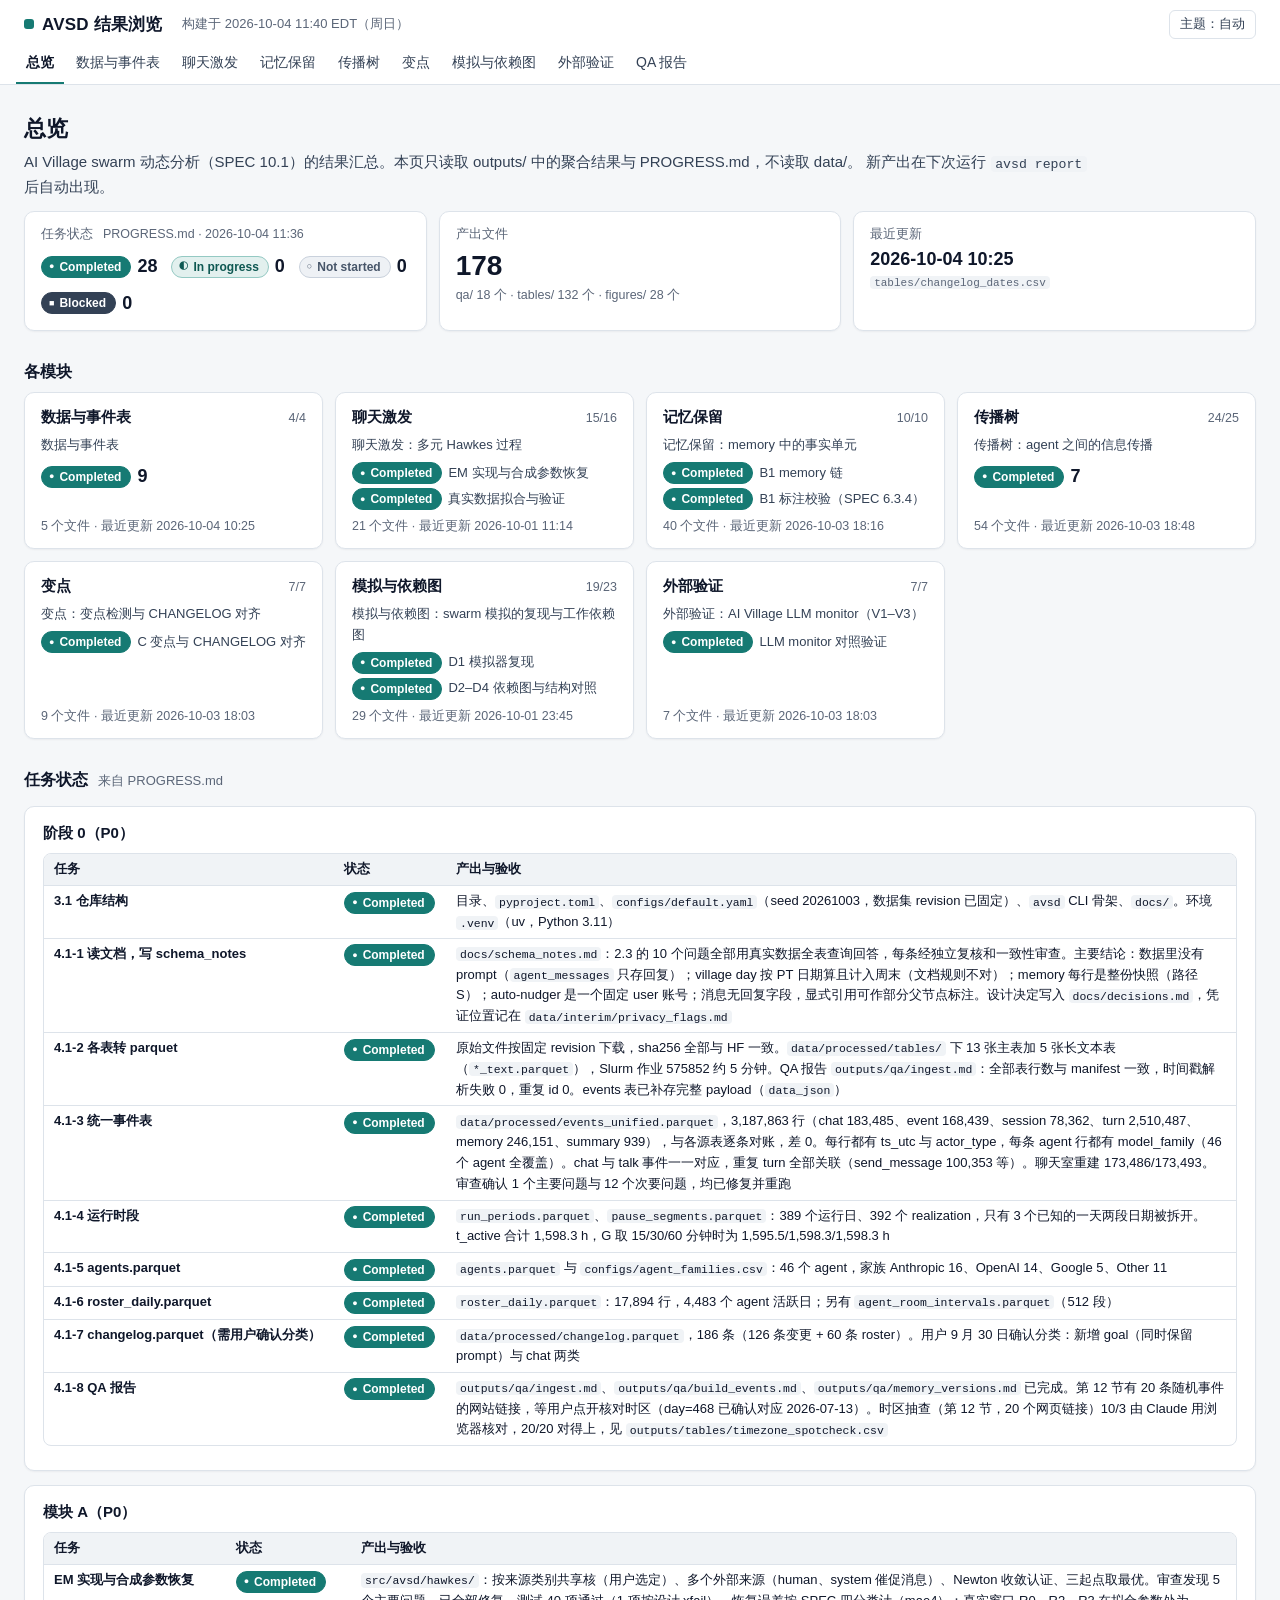
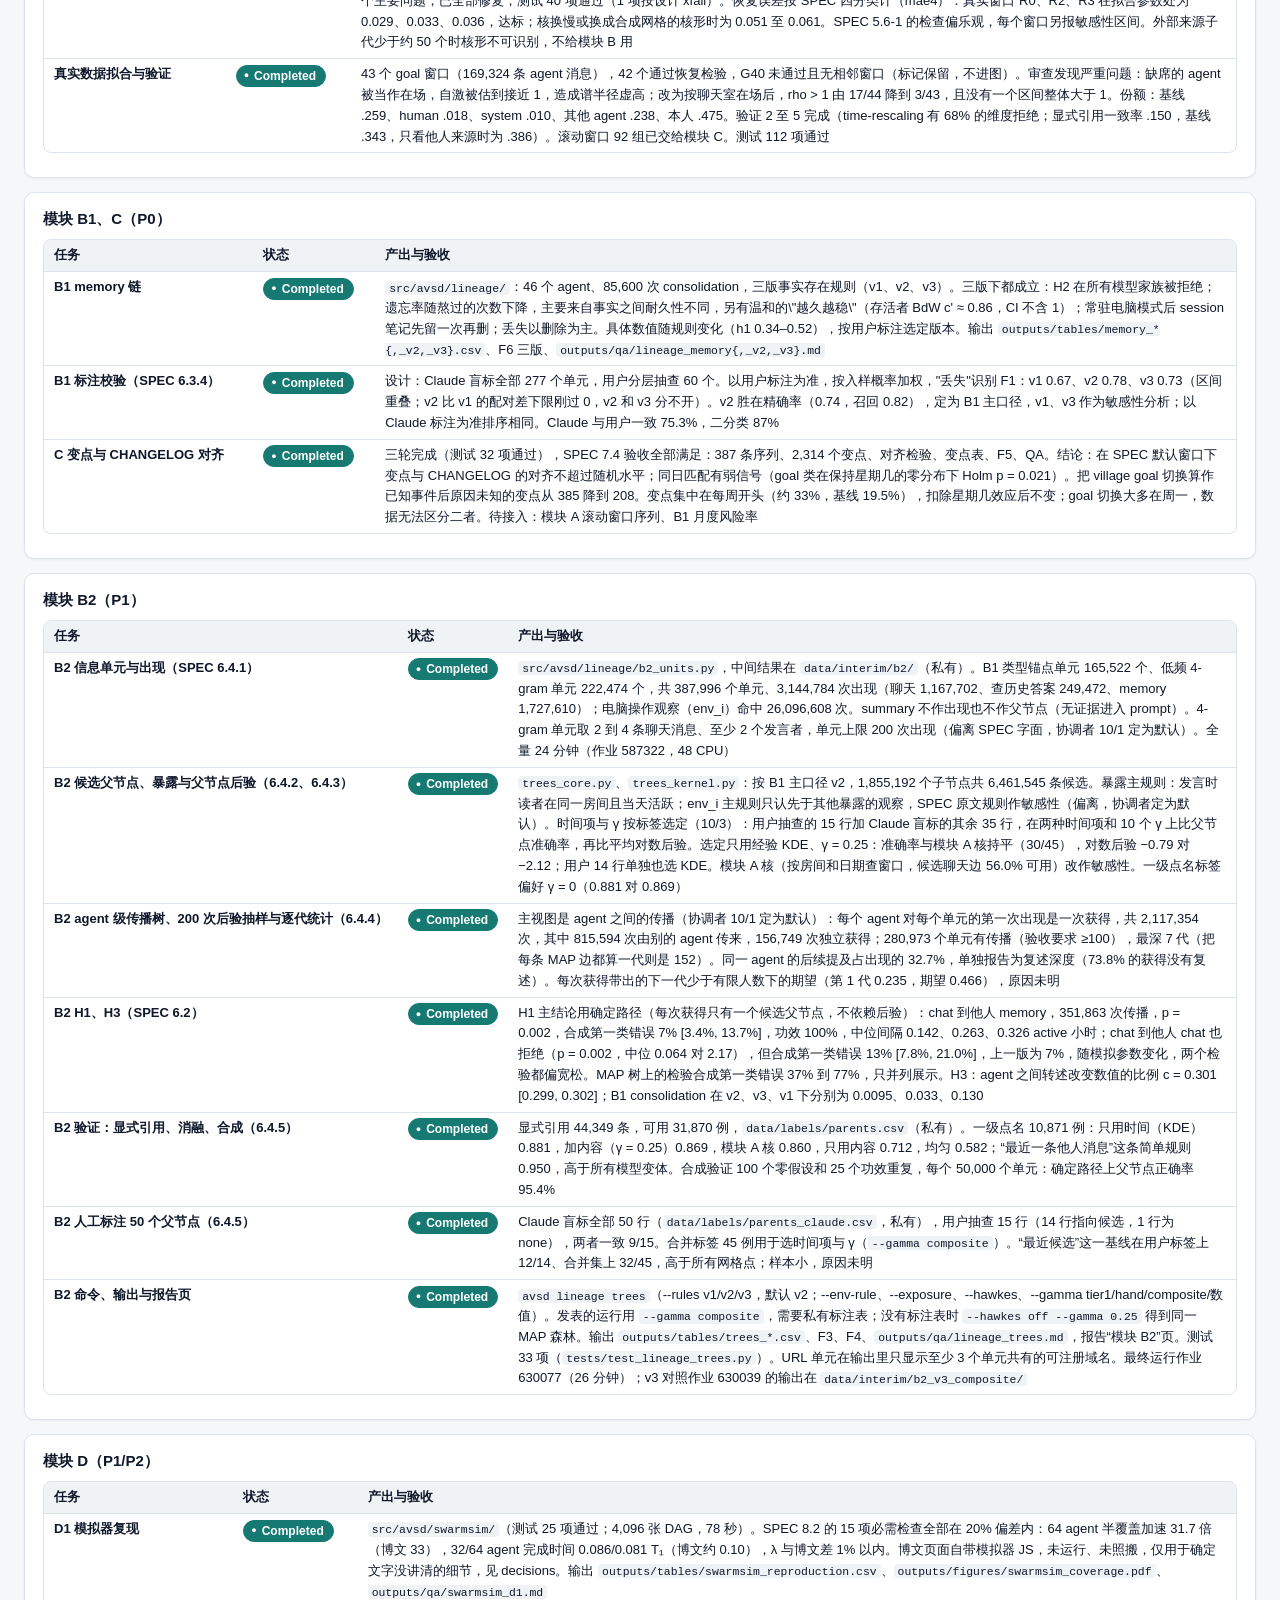
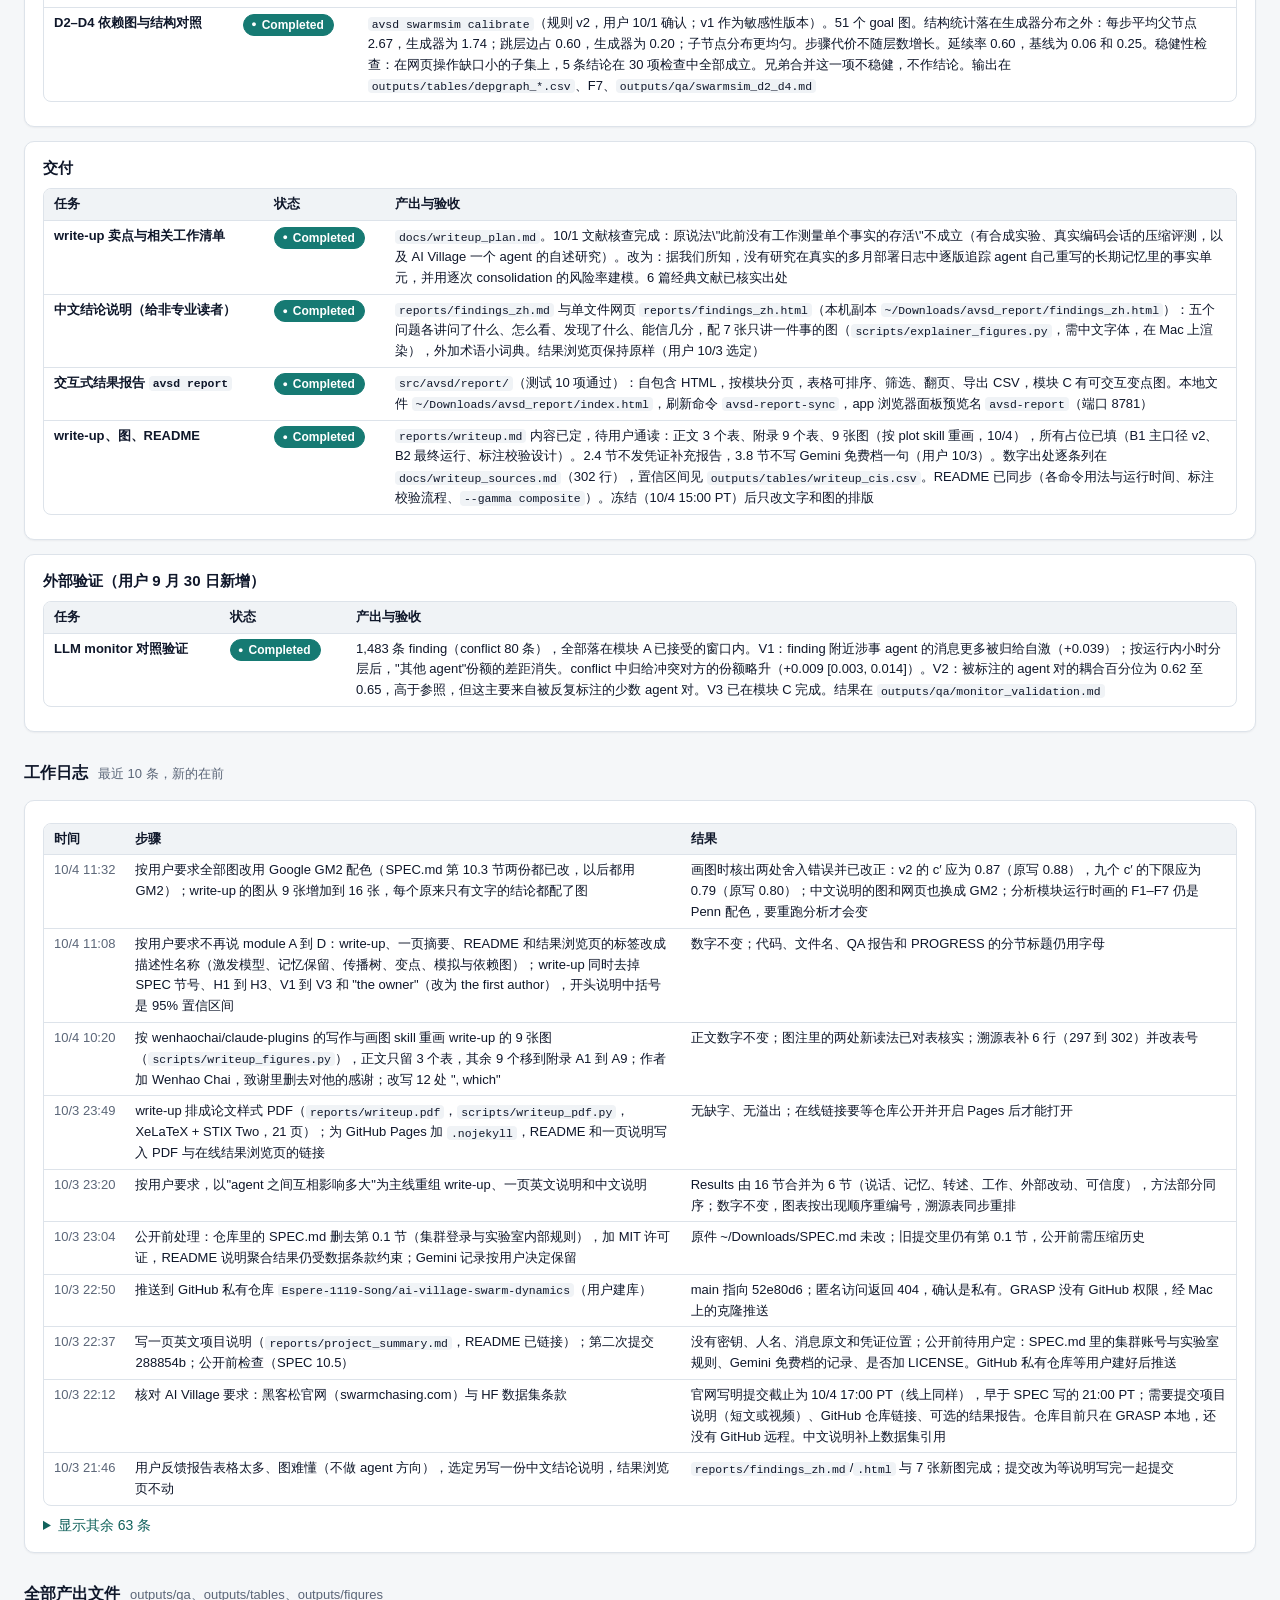
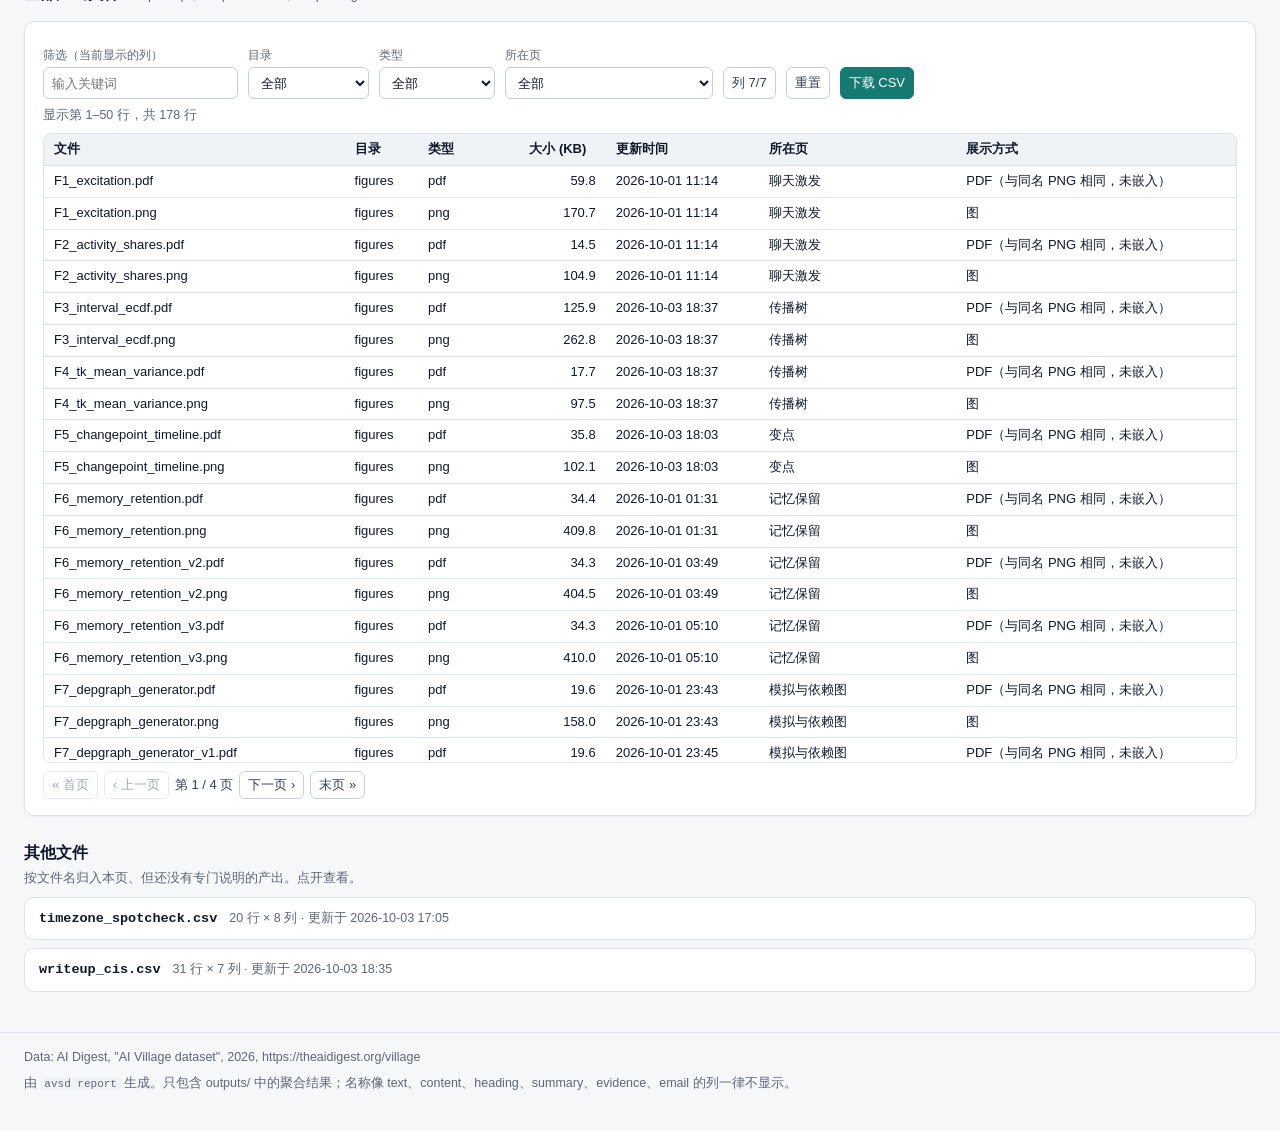
==== reports/index.html @ 6b92a2b2 "AI Village swarm dynamics: toolkit, results and write-up avsd turns the AI Village logs (Hugging Fac" ====
<!doctype html>
<html lang="zh-CN">
<head>
<meta charset="utf-8">
<meta name="viewport" content="width=device-width, initial-scale=1">
<meta name="color-scheme" content="light dark">
<meta name="generator" content="avsd report">
<title>AVSD 结果浏览</title>
<script>
(function () {
  var d = document.documentElement, tabs = ["overview", "data", "moduleA", "moduleB1", "moduleB2", "moduleC", "moduleD", "validation", "qa"];
  var t = (location.hash || "").slice(1);
  d.className += " js";
  d.setAttribute("data-tab", tabs.indexOf(t) >= 0 ? t : "overview");
  try { var m = localStorage.getItem("avsd-theme"); if (m === "light" || m === "dark") d.setAttribute("data-theme", m); } catch (e) {}
})();
</script>
<style>
/* avsd report: neutral slate palette with one muted teal accent; light and dark. */
:root {
  color-scheme: light;
  --bg: #f5f7f9;
  --surface: #ffffff;
  --surface-2: #f0f3f6;
  --surface-3: #e7ecf1;
  --border: #dde3ea;
  --border-strong: #c5ced9;
  --ink: #0f172a;
  --ink-2: #334155;
  --ink-3: #5b6678;
  --accent: #167a73;
  --accent-ink: #11625c;
  --accent-soft: #e2f0ee;
  --c-aligned: #167a73;
  --c-unaligned: #8391a5;
  --c-marker: #334155;
  --c-marker-2: #8c97a8;
  --c-guide: #0f172a;
  --grid: #e6ebf0;
  --pill-done-bg: #167a73; --pill-done-ink: #ffffff; --pill-done-line: #167a73;
  --pill-doing-bg: #e2f0ee; --pill-doing-ink: #0e5852; --pill-doing-line: #94c9c3;
  --pill-todo-bg: #eef1f5; --pill-todo-ink: #475569; --pill-todo-line: #c9d1dc;
  --pill-blocked-bg: #334155; --pill-blocked-ink: #ffffff; --pill-blocked-line: #334155;
  --shadow: 0 1px 2px rgba(15, 23, 42, 0.05);
  --font: -apple-system, BlinkMacSystemFont, "Segoe UI", "PingFang SC", "Hiragino Sans GB", "Noto Sans SC",
    "Noto Sans CJK SC", "Microsoft YaHei", Roboto, "Helvetica Neue", Arial, sans-serif;
  --mono: ui-monospace, SFMono-Regular, Menlo, Consolas, "Liberation Mono", "Noto Sans Mono", monospace;
}
@media (prefers-color-scheme: dark) {
  :root:not([data-theme="light"]) {
    color-scheme: dark;
    --bg: #0d1420; --surface: #152031; --surface-2: #1b283b; --surface-3: #22314a;
    --border: #26344a; --border-strong: #35465f;
    --ink: #e6ebf2; --ink-2: #c3ccd8; --ink-3: #95a2b4;
    --accent: #3ca59a; --accent-ink: #62c3b8; --accent-soft: #163837;
    --c-aligned: #3ca59a; --c-unaligned: #626e84; --c-marker: #c3ccd8; --c-marker-2: #7d8aa0; --c-guide: #e6ebf2;
    --grid: #223047;
    --pill-done-bg: #3ca59a; --pill-done-ink: #0d1420; --pill-done-line: #3ca59a;
    --pill-doing-bg: #163837; --pill-doing-ink: #86d6cc; --pill-doing-line: #2f6d67;
    --pill-todo-bg: #1b283b; --pill-todo-ink: #aab5c5; --pill-todo-line: #35465f;
    --pill-blocked-bg: #e2e8f0; --pill-blocked-ink: #0f172a; --pill-blocked-line: #e2e8f0;
    --shadow: none;
  }
}
:root[data-theme="dark"] {
  color-scheme: dark;
  --bg: #0d1420; --surface: #152031; --surface-2: #1b283b; --surface-3: #22314a;
  --border: #26344a; --border-strong: #35465f;
  --ink: #e6ebf2; --ink-2: #c3ccd8; --ink-3: #95a2b4;
  --accent: #3ca59a; --accent-ink: #62c3b8; --accent-soft: #163837;
  --c-aligned: #3ca59a; --c-unaligned: #626e84; --c-marker: #c3ccd8; --c-marker-2: #7d8aa0; --c-guide: #e6ebf2;
  --grid: #223047;
  --pill-done-bg: #3ca59a; --pill-done-ink: #0d1420; --pill-done-line: #3ca59a;
  --pill-doing-bg: #163837; --pill-doing-ink: #86d6cc; --pill-doing-line: #2f6d67;
  --pill-todo-bg: #1b283b; --pill-todo-ink: #aab5c5; --pill-todo-line: #35465f;
  --pill-blocked-bg: #e2e8f0; --pill-blocked-ink: #0f172a; --pill-blocked-line: #e2e8f0;
  --shadow: none;
}

* { box-sizing: border-box; }
html { -webkit-text-size-adjust: 100%; }
body {
  margin: 0; background: var(--bg); color: var(--ink); font-family: var(--font);
  font-size: 15px; line-height: 1.6;
}
a { color: var(--accent-ink); text-decoration-thickness: 1px; text-underline-offset: 2px; }
code { font-family: var(--mono); font-size: 0.88em; background: var(--surface-2); padding: 0.05em 0.35em;
  border-radius: 4px; overflow-wrap: anywhere; }
button, input, select { font: inherit; color: inherit; }
:focus-visible { outline: 2px solid var(--accent); outline-offset: 2px; }
.muted { color: var(--ink-3); }
.wrap { max-width: 1280px; margin: 0 auto; padding: 0 24px; }

/* top bar and tabs */
.topbar { position: sticky; top: 0; z-index: 20; background: var(--surface); border-bottom: 1px solid var(--border); }
.topbar-inner { max-width: 1280px; margin: 0 auto; padding: 10px 24px 4px; display: flex; align-items: center;
  gap: 12px 20px; flex-wrap: wrap; }
.brand { font-weight: 700; font-size: 17px; letter-spacing: 0.01em; display: flex; align-items: center; gap: 8px; }
.brand-mark { width: 10px; height: 10px; border-radius: 3px; background: var(--accent); display: inline-block; }
.build { color: var(--ink-3); font-size: 13px; }
.theme-btn { margin-left: auto; border: 1px solid var(--border); background: var(--surface); border-radius: 6px;
  padding: 3px 10px; font-size: 13px; cursor: pointer; color: var(--ink-2); }
.theme-btn:hover { border-color: var(--border-strong); }
.tabs { max-width: 1280px; margin: 0 auto; padding: 0 16px; display: flex; gap: 2px; overflow-x: auto;
  scrollbar-width: thin; white-space: nowrap; }
.tab { display: inline-block; padding: 8px 10px 9px; color: var(--ink-2); text-decoration: none; font-size: 14px;
  border-bottom: 2px solid transparent; }
.tab:hover { color: var(--ink); }
.tab[aria-selected="true"] { color: var(--ink); font-weight: 600; border-bottom-color: var(--accent); }

/* panels */
.js .panel { display: none; }
.panel { padding: 8px 0 32px; }
.panel-title { font-size: 22px; margin: 18px 0 4px; letter-spacing: 0.01em; }
.intro { color: var(--ink-2); margin: 0 0 12px; max-width: 72em; }
.section-title { font-size: 16px; margin: 28px 0 8px; }
.section-title .sub, .card-subtitle .sub { font-weight: 400; color: var(--ink-3); font-size: 13px; margin-left: 10px; }
.panel-meta { display: flex; flex-direction: column; gap: 6px; margin: 4px 0 8px; }
.status-row { display: flex; flex-wrap: wrap; gap: 6px 16px; }
.task { display: inline-flex; align-items: center; gap: 6px; font-size: 13px; color: var(--ink-2); }
.qa-links { font-size: 13px; color: var(--ink-3); }
.qa-links a { margin-left: 8px; }

/* cards */
.card { background: var(--surface); border: 1px solid var(--border); border-radius: 10px; padding: 14px 18px 16px;
  margin: 14px 0; box-shadow: var(--shadow); min-width: 0; }
.card-head h3 { font-size: 16px; margin: 0; }
.card-subtitle { font-size: 15px; margin: 0 0 8px; }
.src { color: var(--ink-3); font-size: 12.5px; margin: 2px 0 0; overflow-wrap: anywhere; }
.src code { font-size: 12px; }
.dot { margin: 0 6px; }
.note { color: var(--ink-2); font-size: 13.5px; margin: 8px 0 0; max-width: 80em; }
.card.missing { border-style: dashed; background: transparent; box-shadow: none; }
.card.missing h3 { font-size: 15px; margin: 0 0 6px; color: var(--ink-2); }
.card.missing ul, .listed { margin: 0; padding: 0; list-style: none; }
.card.missing li, .listed li { padding: 4px 0; display: flex; flex-wrap: wrap; gap: 4px 12px; align-items: baseline;
  border-top: 1px solid var(--border); font-size: 13.5px; }
.card.missing li:first-child, .listed li:first-child { border-top: 0; }
.card.missing li span, .listed .meta, .listed .why { color: var(--ink-3); }
.card.empty { background: var(--surface-2); box-shadow: none; }
.card.card-error { border-style: dashed; border-color: var(--border-strong); box-shadow: none; }
.card.empty p, .card.missing p { margin: 0; color: var(--ink-2); }
.loading { color: var(--ink-3); font-size: 13px; }

/* overview */
.tiles { display: grid; grid-template-columns: repeat(auto-fit, minmax(240px, 1fr)); gap: 12px; margin: 12px 0 4px; }
.tile { background: var(--surface); border: 1px solid var(--border); border-radius: 10px; padding: 12px 16px;
  box-shadow: var(--shadow); min-width: 0; }
.tile-label { font-size: 13px; color: var(--ink-3); display: flex; flex-wrap: wrap; gap: 4px 10px; align-items: baseline; }
.tile-value { font-size: 28px; font-weight: 600; line-height: 1.3; margin-top: 4px; }
.tile-value.small { font-size: 18px; }
.tile-value.muted { font-size: 15px; font-weight: 400; }
.tile-sub { color: var(--ink-3); font-size: 12.5px; overflow-wrap: anywhere; }
.tile-statuses { display: flex; flex-wrap: wrap; gap: 8px 14px; margin-top: 8px; }
.status-count { display: inline-flex; align-items: center; gap: 6px; }
.status-count b { font-size: 18px; font-variant-numeric: tabular-nums; }
.modgrid { display: grid; grid-template-columns: repeat(auto-fill, minmax(270px, 1fr)); gap: 12px; }
.modcard { display: flex; flex-direction: column; gap: 6px; padding: 12px 16px; background: var(--surface);
  border: 1px solid var(--border); border-radius: 10px; color: inherit; text-decoration: none; box-shadow: var(--shadow); }
.modcard:hover { border-color: var(--accent); }
.modcard.is-empty { background: transparent; border-style: dashed; }
.modcard-head { display: flex; justify-content: space-between; align-items: baseline; }
.modcard-label { font-weight: 700; }
.modcard-count { font-size: 12.5px; color: var(--ink-3); font-variant-numeric: tabular-nums; }
.modcard-title { font-size: 13px; color: var(--ink-2); }
.modcard-status { display: flex; flex-direction: column; gap: 4px; }
.status-counts { display: flex; flex-wrap: wrap; gap: 4px 12px; }
.modcard-foot { font-size: 12.5px; color: var(--ink-3); margin-top: auto; }

/* status pills */
.pill { display: inline-flex; align-items: center; gap: 5px; border-radius: 999px; padding: 0 9px 0 7px;
  font-size: 12px; font-weight: 600; line-height: 20px; white-space: nowrap; border: 1px solid transparent; }
.pill::before { font-size: 9px; line-height: 1; }
.pill.done { background: var(--pill-done-bg); color: var(--pill-done-ink); border-color: var(--pill-done-line); }
.pill.done::before { content: "\25CF"; }
.pill.doing { background: var(--pill-doing-bg); color: var(--pill-doing-ink); border-color: var(--pill-doing-line); }
.pill.doing::before { content: "\25D0"; }
.pill.todo { background: var(--pill-todo-bg); color: var(--pill-todo-ink); border-color: var(--pill-todo-line); }
.pill.todo::before { content: "\25CB"; }
.pill.blocked { background: var(--pill-blocked-bg); color: var(--pill-blocked-ink); border-color: var(--pill-blocked-line); }
.pill.blocked::before { content: "\25A0"; }
.pill.other { background: var(--surface-2); color: var(--ink-2); border-color: var(--border); }

/* markdown */
.md { overflow-wrap: break-word; }
.md h3 { font-size: 18px; margin: 18px 0 8px; }
.md h4 { font-size: 16px; margin: 20px 0 6px; }
.md h5, .md h6 { font-size: 14.5px; margin: 16px 0 4px; }
.md h3, .md h4, .md h5 { scroll-margin-top: 110px; }
.md p, .md li { max-width: 80em; }
.md ul, .md ol { padding-left: 1.4em; }
.md pre { background: var(--surface-2); padding: 10px 12px; border-radius: 8px; overflow: auto; font-size: 13px; }
.md pre code { background: none; padding: 0; }
.md-details { margin: 8px 0; }
.md-details > summary, details.more > summary { cursor: pointer; color: var(--accent-ink); font-size: 14px; }
.hidden-cols { font-size: 12.5px; color: var(--ink-3); margin: 4px 0 0; }

/* tables */
.scroll { overflow: auto; max-height: 70vh; border: 1px solid var(--border); border-radius: 8px; margin: 8px 0;
  background: var(--surface); }
.md-table, .data-table { border-collapse: separate; border-spacing: 0; font-size: 13px; min-width: 100%;
  font-variant-numeric: tabular-nums; }
.data-table { width: max-content; }
.md-table th, .md-table td, .data-table th, .data-table td { padding: 5px 10px; border-bottom: 1px solid var(--border);
  text-align: left; vertical-align: top; }
.md-table th, .data-table th { position: sticky; top: 0; z-index: 1; background: var(--surface-2); font-weight: 600;
  color: var(--ink); white-space: nowrap; }
.md-table tbody tr:hover td, .data-table tbody tr:hover td { background: var(--surface-2); }
.md-table tr:last-child td, .data-table tr:last-child td { border-bottom: 0; }
.md-table .a-right, .data-table .num { text-align: right; }
.md-table .a-center { text-align: center; }
.md-table th.sortable { cursor: pointer; }
.md-table th[aria-sort="ascending"]::after { content: " \25B2"; font-size: 9px; color: var(--accent); }
.md-table th[aria-sort="descending"]::after { content: " \25BC"; font-size: 9px; color: var(--accent); }
.md-table.tasks td:first-child { white-space: nowrap; font-weight: 600; }
.md-table.tasks td:nth-child(3), .md-table.log td:nth-child(3), .md-table.log td:nth-child(2) { min-width: 18em; max-width: 60em; }
.md-table.log td:first-child { white-space: nowrap; color: var(--ink-3); }
.data-table th .sort { all: unset; cursor: pointer; display: inline-flex; gap: 4px; align-items: center; }
.data-table th .sort:focus-visible { outline: 2px solid var(--accent); outline-offset: 2px; }
.data-table th .ind { font-size: 9px; color: var(--accent); min-width: 0.6em; }
.data-table td { white-space: nowrap; }
.data-table td.long { max-width: 26em; overflow: hidden; text-overflow: ellipsis; cursor: pointer; }
.data-table td.long.open { white-space: normal; max-width: 40em; overflow-wrap: anywhere; }
.data-table td.nil { background-image: none; }
.data-table td.bool.is-true { color: var(--accent-ink); font-weight: 600; }
.data-table td.bool.is-false { color: var(--ink-3); }
.data-table td.links a { margin-right: 8px; }
.data-table td.empty-row { text-align: center; color: var(--ink-3); padding: 16px; }

.toolbar { display: flex; flex-wrap: wrap; gap: 8px 10px; align-items: flex-end; margin: 10px 0 4px; }
.ctl { display: flex; flex-direction: column; gap: 2px; font-size: 12px; color: var(--ink-3); min-width: 0; }
.ctl input, .ctl select, .btn { height: 32px; border: 1px solid var(--border-strong); border-radius: 6px;
  background: var(--surface); padding: 0 8px; font-size: 13px; color: var(--ink); max-width: 100%; }
.ctl input[type="search"] { width: 15em; }
.ctl select { max-width: 16em; }
.ctl .range { display: flex; flex-wrap: wrap; gap: 4px; align-items: center; }
.ctl .range input { width: 9.5em; min-width: 0; padding: 0 4px; }
.btn { cursor: pointer; display: inline-flex; align-items: center; gap: 6px; color: var(--ink-2); }
.btn:hover { border-color: var(--accent); color: var(--ink); }
.btn.primary { background: var(--accent); border-color: var(--accent); color: #ffffff; }
:root[data-theme="dark"] .btn.primary { color: #0d1420; }
@media (prefers-color-scheme: dark) { :root:not([data-theme="light"]) .btn.primary { color: #0d1420; } }
.btn:disabled { opacity: 0.45; cursor: default; }
.colpick { position: relative; }
.colpick > summary { list-style: none; }
.colpick > summary::-webkit-details-marker { display: none; }
.colpick-panel { position: absolute; z-index: 5; top: 36px; left: 0; width: min(380px, 86vw); max-height: 320px;
  overflow: auto; background: var(--surface); border: 1px solid var(--border-strong); border-radius: 8px; padding: 8px 10px;
  box-shadow: 0 8px 24px rgba(15, 23, 42, 0.16); font-size: 13px; color: var(--ink); }
.colpick-panel label { display: flex; gap: 6px; align-items: center; padding: 2px 0; }
.colpick-actions { display: flex; gap: 6px; margin-bottom: 6px; }
.info { font-size: 12.5px; color: var(--ink-3); margin: 6px 0 0; }
.pager { display: flex; flex-wrap: wrap; gap: 6px; align-items: center; font-size: 13px; color: var(--ink-2); }
.pager .btn { height: 28px; padding: 0 8px; }

/* figures */
.fig { margin: 10px 0 0; }
.fig img { display: block; max-width: 100%; height: auto; border-radius: 6px; background: #ffffff; cursor: zoom-in; }
.fig figcaption { font-size: 12px; color: var(--ink-3); margin-top: 4px; }
.lightbox { position: fixed; inset: 0; z-index: 50; background: rgba(13, 20, 32, 0.82); display: flex;
  align-items: flex-start; justify-content: center; overflow: auto; padding: 24px; }
.lightbox[hidden] { display: none; }
.lightbox-inner img { display: block; max-width: none; background: #ffffff; border-radius: 6px; cursor: zoom-out; }
.lightbox-close { position: fixed; top: 12px; right: 16px; border: 0; border-radius: 6px; padding: 6px 12px;
  background: #ffffff; color: #0f172a; cursor: pointer; }

/* module C chart */
.cp-controls { display: flex; flex-wrap: wrap; gap: 8px 18px; align-items: center; margin: 10px 0 2px; font-size: 13px;
  color: var(--ink-2); }
.legend { display: flex; flex-wrap: wrap; gap: 6px 14px; align-items: center; }
.legend span { display: inline-flex; align-items: center; gap: 6px; }
.sw { width: 12px; height: 12px; border-radius: 3px; display: inline-block; }
.sw.aligned { background: var(--c-aligned); }
.sw.unaligned { background: var(--c-unaligned); }
.sw.mark { width: 2px; height: 13px; border-radius: 0; background: var(--c-marker); }
.sw.mark2 { width: 2px; height: 9px; border-radius: 0; background: var(--c-marker-2); }
.sw.dot { width: 7px; height: 7px; border-radius: 50%; background: var(--c-marker); }
.cp-summary { font-size: 13px; color: var(--ink-2); margin: 4px 0 0; }
.cp-wrap { position: relative; margin-top: 6px; touch-action: pan-y; }
.cp-wrap svg { display: block; width: 100%; height: auto; overflow: visible; }
.cp-wrap:focus-visible { outline: 2px solid var(--accent); outline-offset: 4px; border-radius: 4px; }
.cp-wrap .grid { stroke: var(--grid); stroke-width: 1; shape-rendering: crispEdges; }
.cp-wrap .axis { stroke: var(--border-strong); stroke-width: 1; shape-rendering: crispEdges; }
.cp-wrap .tick-text { fill: var(--ink-3); font-size: 11px; font-variant-numeric: tabular-nums; }
.cp-wrap .row-label { fill: var(--ink-3); font-size: 11px; }
.cp-wrap .bar-a { fill: var(--c-aligned); }
.cp-wrap .bar-u { fill: var(--c-unaligned); }
.cp-wrap .mark { stroke: var(--c-marker); stroke-width: 1.5; }
.cp-wrap .mark2 { stroke: var(--c-marker-2); stroke-width: 1.5; }
.cp-wrap .goal { fill: var(--c-marker); }
.cp-wrap .guide { stroke: var(--c-guide); stroke-width: 1; stroke-opacity: 0.45; shape-rendering: crispEdges; }
.cp-wrap .selected { fill: var(--accent); fill-opacity: 0.12; }
.tooltip { position: absolute; z-index: 4; pointer-events: none; background: var(--surface); color: var(--ink);
  border: 1px solid var(--border-strong); border-radius: 8px; padding: 8px 10px; font-size: 12.5px; line-height: 1.5;
  box-shadow: 0 6px 18px rgba(15, 23, 42, 0.14); width: max-content; max-width: min(320px, 80vw); }
.tooltip[hidden] { display: none; }
.tooltip .tt-date { color: var(--ink-3); }
.tooltip .tt-total { font-weight: 700; font-size: 15px; }
.tooltip .tt-row { display: flex; align-items: center; gap: 6px; }
.tooltip .key { width: 12px; height: 2px; display: inline-block; }
.tooltip .tt-entries { margin-top: 4px; border-top: 1px solid var(--border); padding-top: 4px; color: var(--ink-2); }

/* QA tab */
.qa-layout { display: grid; grid-template-columns: 250px minmax(0, 1fr); gap: 16px; align-items: start; }
.qa-nav { position: sticky; top: 100px; display: flex; flex-direction: column; gap: 2px; max-height: calc(100vh - 120px);
  overflow: auto; }
.qa-item { text-align: left; border: 1px solid transparent; background: transparent; border-radius: 8px;
  padding: 6px 10px; cursor: pointer; display: flex; flex-direction: column; }
.qa-item:hover { background: var(--surface); border-color: var(--border); }
.qa-item.active { background: var(--surface); border-color: var(--accent); }
.qa-file { font-weight: 600; font-size: 13.5px; overflow-wrap: anywhere; }
.qa-meta { font-size: 11.5px; color: var(--ink-3); }
.qa-select-wrap { display: none; font-size: 13px; color: var(--ink-3); }
.qa-select-wrap select { display: block; margin-top: 4px; height: 34px; width: 100%; border: 1px solid var(--border-strong);
  border-radius: 6px; background: var(--surface); }
.qa-report { margin-top: 0; }
.toc { display: flex; flex-wrap: wrap; gap: 4px 6px; align-items: center; margin: 10px 0 4px; font-size: 12.5px; }
.toc-label { color: var(--ink-3); margin-right: 4px; }
.toc button { border: 1px solid var(--border); background: var(--surface-2); border-radius: 999px; padding: 1px 10px;
  cursor: pointer; font-size: 12.5px; color: var(--ink-2); }
.toc button:hover { border-color: var(--accent); }

/* other files */
.others { margin-top: 24px; }
.others h3 { font-size: 16px; margin: 0 0 2px; }
.hint { font-size: 13px; color: var(--ink-3); margin: 0 0 8px; }
details.other { background: var(--surface); border: 1px solid var(--border); border-radius: 10px; margin: 8px 0;
  padding: 0 14px; }
details.other > summary { cursor: pointer; padding: 10px 0; display: flex; flex-wrap: wrap; gap: 4px 12px;
  align-items: baseline; }
details.other > summary .other-name { font-weight: 600; font-family: var(--mono); font-size: 13.5px; }
details.other > summary .meta { color: var(--ink-3); font-size: 12.5px; }
details.other .card { border: 0; box-shadow: none; padding: 0 0 12px; margin: 0; }
.listed { margin-top: 8px; }

.foot { color: var(--ink-3); font-size: 12.5px; padding-top: 8px; padding-bottom: 32px; border-top: 1px solid var(--border); }
.foot p { margin: 6px 0; }

@media (max-width: 760px) {
  body { font-size: 14.5px; }
  .wrap, .topbar-inner { padding-left: 16px; padding-right: 16px; }
  .tabs { padding: 0 8px; }
  .panel-title { font-size: 19px; }
  .card { padding: 12px 12px 14px; border-radius: 8px; }
  .qa-layout { grid-template-columns: minmax(0, 1fr); }
  .qa-nav { display: none; }
  .qa-select-wrap { display: block; }
  .ctl input[type="search"] { width: 100%; }
  .ctl { flex: 1 1 140px; }
  .ctl.ctl-date { flex-basis: 100%; }
  .ctl .range input { flex: 1 1 8em; width: auto; }
  .ctl select { max-width: none; width: 100%; }
  .scroll { max-height: 65vh; }
  .build { width: 100%; order: 3; font-size: 12px; }
  /* PROGRESS tables stack into one block per row on phones. */
  .md-table.tasks thead, .md-table.log thead { display: none; }
  .md-table.tasks, .md-table.tasks tbody, .md-table.tasks tr, .md-table.tasks td,
  .md-table.log, .md-table.log tbody, .md-table.log tr, .md-table.log td { display: block; width: 100%; min-width: 0; }
  .md-table.tasks tr, .md-table.log tr { padding: 8px 0; border-bottom: 1px solid var(--border); }
  .md-table.tasks tr:last-child, .md-table.log tr:last-child { border-bottom: 0; }
  .md-table.tasks td, .md-table.log td, .md-table.tasks td:first-child { border: 0; padding: 2px 10px; white-space: normal; }
  .md-table.tasks td:nth-child(3), .md-table.log td:nth-child(2), .md-table.log td:nth-child(3) { min-width: 0; }
}
.scroll.flat { max-height: none; }
@media print {
  .topbar { position: static; }
  .js .panel { display: block !important; }
  .toolbar, .pager, .theme-btn { display: none; }
}

html.js[data-tab="overview"] #tab-overview,
html.js[data-tab="data"] #tab-data,
html.js[data-tab="moduleA"] #tab-moduleA,
html.js[data-tab="moduleB1"] #tab-moduleB1,
html.js[data-tab="moduleB2"] #tab-moduleB2,
html.js[data-tab="moduleC"] #tab-moduleC,
html.js[data-tab="moduleD"] #tab-moduleD,
html.js[data-tab="validation"] #tab-validation,
html.js[data-tab="qa"] #tab-qa
{ display: block; }
</style>
</head>
<body>

<header class="topbar">
  <div class="topbar-inner">
    <div class="brand"><span class="brand-mark" aria-hidden="true"></span>AVSD 结果浏览</div>
    <div class="build">构建于 <time datetime="2026-10-04T11:40:19-04:00">2026-10-04 11:40 EDT</time>（周日）</div>
    <button class="theme-btn" type="button" id="theme-btn" title="切换浅色、深色或跟随系统">主题：自动</button>
  </div>
  <nav class="tabs" role="tablist" aria-label="报告分页">
    <a class="tab" role="tab" href="#overview" id="tabbtn-overview" data-tab="overview" aria-controls="tab-overview">总览</a>
    <a class="tab" role="tab" href="#data" id="tabbtn-data" data-tab="data" aria-controls="tab-data">数据与事件表</a>
    <a class="tab" role="tab" href="#moduleA" id="tabbtn-moduleA" data-tab="moduleA" aria-controls="tab-moduleA">聊天激发</a>
    <a class="tab" role="tab" href="#moduleB1" id="tabbtn-moduleB1" data-tab="moduleB1" aria-controls="tab-moduleB1">记忆保留</a>
    <a class="tab" role="tab" href="#moduleB2" id="tabbtn-moduleB2" data-tab="moduleB2" aria-controls="tab-moduleB2">传播树</a>
    <a class="tab" role="tab" href="#moduleC" id="tabbtn-moduleC" data-tab="moduleC" aria-controls="tab-moduleC">变点</a>
    <a class="tab" role="tab" href="#moduleD" id="tabbtn-moduleD" data-tab="moduleD" aria-controls="tab-moduleD">模拟与依赖图</a>
    <a class="tab" role="tab" href="#validation" id="tabbtn-validation" data-tab="validation" aria-controls="tab-validation">外部验证</a>
    <a class="tab" role="tab" href="#qa" id="tabbtn-qa" data-tab="qa" aria-controls="tab-qa">QA 报告</a>
  </nav>
</header>

<main class="wrap">
<section class="panel" id="tab-overview" role="tabpanel" aria-labelledby="tabbtn-overview" data-panel="overview">
  <h2 class="panel-title">总览</h2>
  <p class="intro">AI Village swarm 动态分析（SPEC 10.1）的结果汇总。本页只读取 outputs/ 中的聚合结果与 PROGRESS.md，不读取 data/。
    新产出在下次运行 <code>avsd report</code> 后自动出现。</p>
  <div class="tiles">
    <div class="tile">
      <div class="tile-label">任务状态<span class="tile-sub">PROGRESS.md · 2026-10-04 11:36</span></div>
      <div class="tile-statuses"><span class="status-count"><span class="pill done">Completed</span><b>28</b></span><span class="status-count"><span class="pill doing">In progress</span><b>0</b></span><span class="status-count"><span class="pill todo">Not started</span><b>0</b></span><span class="status-count"><span class="pill blocked">Blocked</span><b>0</b></span></div>
    </div>
    <div class="tile">
      <div class="tile-label">产出文件</div>
      <div class="tile-value">178</div>
      <div class="tile-sub">qa/ 18 个 · tables/ 132 个 · figures/ 28 个</div>
    </div>
    <div class="tile">
      <div class="tile-label">最近更新</div>
<div class="tile-value small">2026-10-04 10:25</div><div class="tile-sub"><code>tables/changelog_dates.csv</code></div>
    </div>
  </div>

  <h3 class="section-title">各模块</h3>
  <div class="modgrid">
    <a class="modcard" href="#data">
      <span class="modcard-head"><span class="modcard-label">数据与事件表</span>
        <span class="modcard-count" title="已产出 / 预期的主要文件">4/4</span></span>
      <span class="modcard-title">数据与事件表</span>
<span class="modcard-status">
<span class="status-counts"><span class="status-count"><span class="pill done">Completed</span><b>9</b></span></span>      </span>      <span class="modcard-foot">5 个文件 · 最近更新 2026-10-04 10:25</span>
    </a>
    <a class="modcard" href="#moduleA">
      <span class="modcard-head"><span class="modcard-label">聊天激发</span>
        <span class="modcard-count" title="已产出 / 预期的主要文件">15/16</span></span>
      <span class="modcard-title">聊天激发：多元 Hawkes 过程</span>
<span class="modcard-status">
<span class="task"><span class="pill done">Completed</span><span class="task-name">EM 实现与合成参数恢复</span></span><span class="task"><span class="pill done">Completed</span><span class="task-name">真实数据拟合与验证</span></span>      </span>      <span class="modcard-foot">21 个文件 · 最近更新 2026-10-01 11:14</span>
    </a>
    <a class="modcard" href="#moduleB1">
      <span class="modcard-head"><span class="modcard-label">记忆保留</span>
        <span class="modcard-count" title="已产出 / 预期的主要文件">10/10</span></span>
      <span class="modcard-title">记忆保留：memory 中的事实单元</span>
<span class="modcard-status">
<span class="task"><span class="pill done">Completed</span><span class="task-name">B1 memory 链</span></span><span class="task"><span class="pill done">Completed</span><span class="task-name">B1 标注校验（SPEC 6.3.4）</span></span>      </span>      <span class="modcard-foot">40 个文件 · 最近更新 2026-10-03 18:16</span>
    </a>
    <a class="modcard" href="#moduleB2">
      <span class="modcard-head"><span class="modcard-label">传播树</span>
        <span class="modcard-count" title="已产出 / 预期的主要文件">24/25</span></span>
      <span class="modcard-title">传播树：agent 之间的信息传播</span>
<span class="modcard-status">
<span class="status-counts"><span class="status-count"><span class="pill done">Completed</span><b>7</b></span></span>      </span>      <span class="modcard-foot">54 个文件 · 最近更新 2026-10-03 18:48</span>
    </a>
    <a class="modcard" href="#moduleC">
      <span class="modcard-head"><span class="modcard-label">变点</span>
        <span class="modcard-count" title="已产出 / 预期的主要文件">7/7</span></span>
      <span class="modcard-title">变点：变点检测与 CHANGELOG 对齐</span>
<span class="modcard-status">
<span class="task"><span class="pill done">Completed</span><span class="task-name">C 变点与 CHANGELOG 对齐</span></span>      </span>      <span class="modcard-foot">9 个文件 · 最近更新 2026-10-03 18:03</span>
    </a>
    <a class="modcard" href="#moduleD">
      <span class="modcard-head"><span class="modcard-label">模拟与依赖图</span>
        <span class="modcard-count" title="已产出 / 预期的主要文件">19/23</span></span>
      <span class="modcard-title">模拟与依赖图：swarm 模拟的复现与工作依赖图</span>
<span class="modcard-status">
<span class="task"><span class="pill done">Completed</span><span class="task-name">D1 模拟器复现</span></span><span class="task"><span class="pill done">Completed</span><span class="task-name">D2–D4 依赖图与结构对照</span></span>      </span>      <span class="modcard-foot">29 个文件 · 最近更新 2026-10-01 23:45</span>
    </a>
    <a class="modcard" href="#validation">
      <span class="modcard-head"><span class="modcard-label">外部验证</span>
        <span class="modcard-count" title="已产出 / 预期的主要文件">7/7</span></span>
      <span class="modcard-title">外部验证：AI Village LLM monitor（V1–V3）</span>
<span class="modcard-status">
<span class="task"><span class="pill done">Completed</span><span class="task-name">LLM monitor 对照验证</span></span>      </span>      <span class="modcard-foot">7 个文件 · 最近更新 2026-10-03 18:03</span>
    </a>
  </div>

  <h3 class="section-title">任务状态<span class="sub">来自 PROGRESS.md</span></h3>
  <section class="card"><h4 class="card-subtitle">阶段 0（P0）</h4><div class="scroll flat"><table class="md-table tasks"><thead><tr><th>任务</th><th>状态</th><th>产出与验收</th></tr></thead><tbody><tr><td>3.1 仓库结构</td><td><span class="pill done">Completed</span></td><td>目录、<code>pyproject.toml</code>、<code>configs/default.yaml</code>（seed 20261003，数据集 revision 已固定）、<code>avsd</code> CLI 骨架、<code>docs/</code>。环境 <code>.venv</code>（uv，Python 3.11）</td></tr><tr><td>4.1-1 读文档，写 schema_notes</td><td><span class="pill done">Completed</span></td><td><code>docs/schema_notes.md</code>：2.3 的 10 个问题全部用真实数据全表查询回答，每条经独立复核和一致性审查。主要结论：数据里没有 prompt（<code>agent_messages</code> 只存回复）；village day 按 PT 日期算且计入周末（文档规则不对）；memory 每行是整份快照（路径 S）；auto-nudger 是一个固定 user 账号；消息无回复字段，显式引用可作部分父节点标注。设计决定写入 <code>docs/decisions.md</code>，凭证位置记在 <code>data/interim/privacy_flags.md</code></td></tr><tr><td>4.1-2 各表转 parquet</td><td><span class="pill done">Completed</span></td><td>原始文件按固定 revision 下载，sha256 全部与 HF 一致。<code>data/processed/tables/</code> 下 13 张主表加 5 张长文本表（<code>*_text.parquet</code>），Slurm 作业 575852 约 5 分钟。QA 报告 <code>outputs/qa/ingest.md</code>：全部表行数与 manifest 一致，时间戳解析失败 0，重复 id 0。events 表已补存完整 payload（<code>data_json</code>）</td></tr><tr><td>4.1-3 统一事件表</td><td><span class="pill done">Completed</span></td><td><code>data/processed/events_unified.parquet</code>，3,187,863 行（chat 183,485、event 168,439、session 78,362、turn 2,510,487、memory 246,151、summary 939），与各源表逐条对账，差 0。每行都有 ts_utc 与 actor_type，每条 agent 行都有 model_family（46 个 agent 全覆盖）。chat 与 talk 事件一一对应，重复 turn 全部关联（send_message 100,353 等）。聊天室重建 173,486/173,493。审查确认 1 个主要问题与 12 个次要问题，均已修复并重跑</td></tr><tr><td>4.1-4 运行时段</td><td><span class="pill done">Completed</span></td><td><code>run_periods.parquet</code>、<code>pause_segments.parquet</code>：389 个运行日、392 个 realization，只有 3 个已知的一天两段日期被拆开。t_active 合计 1,598.3 h，G 取 15/30/60 分钟时为 1,595.5/1,598.3/1,598.3 h</td></tr><tr><td>4.1-5 agents.parquet</td><td><span class="pill done">Completed</span></td><td><code>agents.parquet</code> 与 <code>configs/agent_families.csv</code>：46 个 agent，家族 Anthropic 16、OpenAI 14、Google 5、Other 11</td></tr><tr><td>4.1-6 roster_daily.parquet</td><td><span class="pill done">Completed</span></td><td><code>roster_daily.parquet</code>：17,894 行，4,483 个 agent 活跃日；另有 <code>agent_room_intervals.parquet</code>（512 段）</td></tr><tr><td>4.1-7 changelog.parquet（需用户确认分类）</td><td><span class="pill done">Completed</span></td><td><code>data/processed/changelog.parquet</code>，186 条（126 条变更 + 60 条 roster）。用户 9 月 30 日确认分类：新增 goal（同时保留 prompt）与 chat 两类</td></tr><tr><td>4.1-8 QA 报告</td><td><span class="pill done">Completed</span></td><td><code>outputs/qa/ingest.md</code>、<code>outputs/qa/build_events.md</code>、<code>outputs/qa/memory_versions.md</code> 已完成。第 12 节有 20 条随机事件的网站链接，等用户点开核对时区（day=468 已确认对应 2026-07-13）。时区抽查（第 12 节，20 个网页链接）10/3 由 Claude 用浏览器核对，20/20 对得上，见 <code>outputs/tables/timezone_spotcheck.csv</code></td></tr></tbody></table></div></section>
  <section class="card"><h4 class="card-subtitle">模块 A（P0）</h4><div class="scroll flat"><table class="md-table tasks"><thead><tr><th>任务</th><th>状态</th><th>产出与验收</th></tr></thead><tbody><tr><td>EM 实现与合成参数恢复</td><td><span class="pill done">Completed</span></td><td><code>src/avsd/hawkes/</code>：按来源类别共享核（用户选定）、多个外部来源（human、system 催促消息）、Newton 收敛认证、三起点取最优。审查发现 5 个主要问题，已全部修复，测试 40 项通过（1 项按设计 xfail）。恢复误差按 SPEC 四分类计（mae4）：真实窗口 R0、R2、R3 在拟合参数处为 0.029、0.033、0.036，达标；核换慢或换成合成网格的核形时为 0.051 至 0.061。SPEC 5.6-1 的检查偏乐观，每个窗口另报敏感性区间。外部来源子代少于约 50 个时核形不可识别，不给模块 B 用</td></tr><tr><td>真实数据拟合与验证</td><td><span class="pill done">Completed</span></td><td>43 个 goal 窗口（169,324 条 agent 消息），42 个通过恢复检验，G40 未通过且无相邻窗口（标记保留，不进图）。审查发现严重问题：缺席的 agent 被当作在场，自激被估到接近 1，造成谱半径虚高；改为按聊天室在场后，rho &gt; 1 由 17/44 降到 3/43，且没有一个区间整体大于 1。份额：基线 .259、human .018、system .010、其他 agent .238、本人 .475。验证 2 至 5 完成（time-rescaling 有 68% 的维度拒绝；显式引用一致率 .150，基线 .343，只看他人来源时为 .386）。滚动窗口 92 组已交给模块 C。测试 112 项通过</td></tr></tbody></table></div></section>
  <section class="card"><h4 class="card-subtitle">模块 B1、C（P0）</h4><div class="scroll flat"><table class="md-table tasks"><thead><tr><th>任务</th><th>状态</th><th>产出与验收</th></tr></thead><tbody><tr><td>B1 memory 链</td><td><span class="pill done">Completed</span></td><td><code>src/avsd/lineage/</code>：46 个 agent、85,600 次 consolidation，三版事实存在规则（v1、v2、v3）。三版下都成立：H2 在所有模型家族被拒绝；遗忘率随熬过的次数下降，主要来自事实之间耐久性不同，另有温和的\"越久越稳\"（存活者 BdW c' ≈ 0.86，CI 不含 1）；常驻电脑模式后 session 笔记先留一次再删；丢失以删除为主。具体数值随规则变化（h1 0.34–0.52），按用户标注选定版本。输出 <code>outputs/tables/memory_*{,_v2,_v3}.csv</code>、F6 三版、<code>outputs/qa/lineage_memory{,_v2,_v3}.md</code></td></tr><tr><td>B1 标注校验（SPEC 6.3.4）</td><td><span class="pill done">Completed</span></td><td>设计：Claude 盲标全部 277 个单元，用户分层抽查 60 个。以用户标注为准，按入样概率加权，"丢失"识别 F1：v1 0.67、v2 0.78、v3 0.73（区间重叠；v2 比 v1 的配对差下限刚过 0，v2 和 v3 分不开）。v2 胜在精确率（0.74，召回 0.82），定为 B1 主口径，v1、v3 作为敏感性分析；以 Claude 标注为准排序相同。Claude 与用户一致 75.3%，二分类 87%</td></tr><tr><td>C 变点与 CHANGELOG 对齐</td><td><span class="pill done">Completed</span></td><td>三轮完成（测试 32 项通过），SPEC 7.4 验收全部满足：387 条序列、2,314 个变点、对齐检验、变点表、F5、QA。结论：在 SPEC 默认窗口下变点与 CHANGELOG 的对齐不超过随机水平；同日匹配有弱信号（goal 类在保持星期几的零分布下 Holm p = 0.021）。把 village goal 切换算作已知事件后原因未知的变点从 385 降到 208。变点集中在每周开头（约 33%，基线 19.5%），扣除星期几效应后不变；goal 切换大多在周一，数据无法区分二者。待接入：模块 A 滚动窗口序列、B1 月度风险率</td></tr></tbody></table></div></section>
  <section class="card"><h4 class="card-subtitle">模块 B2（P1）</h4><div class="scroll flat"><table class="md-table tasks"><thead><tr><th>任务</th><th>状态</th><th>产出与验收</th></tr></thead><tbody><tr><td>B2 信息单元与出现（SPEC 6.4.1）</td><td><span class="pill done">Completed</span></td><td><code>src/avsd/lineage/b2_units.py</code>，中间结果在 <code>data/interim/b2/</code>（私有）。B1 类型锚点单元 165,522 个、低频 4-gram 单元 222,474 个，共 387,996 个单元、3,144,784 次出现（聊天 1,167,702、查历史答案 249,472、memory 1,727,610）；电脑操作观察（env_i）命中 26,096,608 次。summary 不作出现也不作父节点（无证据进入 prompt）。4-gram 单元取 2 到 4 条聊天消息、至少 2 个发言者，单元上限 200 次出现（偏离 SPEC 字面，协调者 10/1 定为默认）。全量 24 分钟（作业 587322，48 CPU）</td></tr><tr><td>B2 候选父节点、暴露与父节点后验（6.4.2、6.4.3）</td><td><span class="pill done">Completed</span></td><td><code>trees_core.py</code>、<code>trees_kernel.py</code>：按 B1 主口径 v2，1,855,192 个子节点共 6,461,545 条候选。暴露主规则：发言时读者在同一房间且当天活跃；env_i 主规则只认先于其他暴露的观察，SPEC 原文规则作敏感性（偏离，协调者定为默认）。时间项与 γ 按标签选定（10/3）：用户抽查的 15 行加 Claude 盲标的其余 35 行，在两种时间项和 10 个 γ 上比父节点准确率，再比平均对数后验。选定只用经验 KDE、γ = 0.25：准确率与模块 A 核持平（30/45），对数后验 −0.79 对 −2.12；用户 14 行单独也选 KDE。模块 A 核（按房间和日期查窗口，候选聊天边 56.0% 可用）改作敏感性。一级点名标签偏好 γ = 0（0.881 对 0.869）</td></tr><tr><td>B2 agent 级传播树、200 次后验抽样与逐代统计（6.4.4）</td><td><span class="pill done">Completed</span></td><td>主视图是 agent 之间的传播（协调者 10/1 定为默认）：每个 agent 对每个单元的第一次出现是一次获得，共 2,117,354 次，其中 815,594 次由别的 agent 传来，156,749 次独立获得；280,973 个单元有传播（验收要求 ≥100），最深 7 代（把每条 MAP 边都算一代则是 152）。同一 agent 的后续提及占出现的 32.7%，单独报告为复述深度（73.8% 的获得没有复述）。每次获得带出的下一代少于有限人数下的期望（第 1 代 0.235，期望 0.466），原因未明</td></tr><tr><td>B2 H1、H3（SPEC 6.2）</td><td><span class="pill done">Completed</span></td><td>H1 主结论用确定路径（每次获得只有一个候选父节点，不依赖后验）：chat 到他人 memory，351,863 次传播，p = 0.002，合成第一类错误 7% [3.4%, 13.7%]，功效 100%，中位间隔 0.142、0.263、0.326 active 小时；chat 到他人 chat 也拒绝（p = 0.002，中位 0.064 对 2.17），但合成第一类错误 13% [7.8%, 21.0%]，上一版为 7%，随模拟参数变化，两个检验都偏宽松。MAP 树上的检验合成第一类错误 37% 到 77%，只并列展示。H3：agent 之间转述改变数值的比例 c = 0.301 [0.299, 0.302]；B1 consolidation 在 v2、v3、v1 下分别为 0.0095、0.033、0.130</td></tr><tr><td>B2 验证：显式引用、消融、合成（6.4.5）</td><td><span class="pill done">Completed</span></td><td>显式引用 44,349 条，可用 31,870 例，<code>data/labels/parents.csv</code>（私有）。一级点名 10,871 例：只用时间（KDE）0.881，加内容（γ = 0.25）0.869，模块 A 核 0.860，只用内容 0.712，均匀 0.582；“最近一条他人消息”这条简单规则 0.950，高于所有模型变体。合成验证 100 个零假设和 25 个功效重复，每个 50,000 个单元：确定路径上父节点正确率 95.4%</td></tr><tr><td>B2 人工标注 50 个父节点（6.4.5）</td><td><span class="pill done">Completed</span></td><td>Claude 盲标全部 50 行（<code>data/labels/parents_claude.csv</code>，私有），用户抽查 15 行（14 行指向候选，1 行为 none），两者一致 9/15。合并标签 45 例用于选时间项与 γ（<code>--gamma composite</code>）。“最近候选”这一基线在用户标签上 12/14、合并集上 32/45，高于所有网格点；样本小，原因未明</td></tr><tr><td>B2 命令、输出与报告页</td><td><span class="pill done">Completed</span></td><td><code>avsd lineage trees</code>（--rules v1/v2/v3，默认 v2；--env-rule、--exposure、--hawkes、--gamma tier1/hand/composite/数值）。发表的运行用 <code>--gamma composite</code>，需要私有标注表；没有标注表时 <code>--hawkes off --gamma 0.25</code> 得到同一 MAP 森林。输出 <code>outputs/tables/trees_*.csv</code>、F3、F4、<code>outputs/qa/lineage_trees.md</code>，报告“模块 B2”页。测试 33 项（<code>tests/test_lineage_trees.py</code>）。URL 单元在输出里只显示至少 3 个单元共有的可注册域名。最终运行作业 630077（26 分钟）；v3 对照作业 630039 的输出在 <code>data/interim/b2_v3_composite/</code></td></tr></tbody></table></div></section>
  <section class="card"><h4 class="card-subtitle">模块 D（P1/P2）</h4><div class="scroll flat"><table class="md-table tasks"><thead><tr><th>任务</th><th>状态</th><th>产出与验收</th></tr></thead><tbody><tr><td>D1 模拟器复现</td><td><span class="pill done">Completed</span></td><td><code>src/avsd/swarmsim/</code>（测试 25 项通过；4,096 张 DAG，78 秒）。SPEC 8.2 的 15 项必需检查全部在 20% 偏差内：64 agent 半覆盖加速 31.7 倍（博文 33），32/64 agent 完成时间 0.086/0.081 T₁（博文约 0.10），λ 与博文差 1% 以内。博文页面自带模拟器 JS，未运行、未照搬，仅用于确定文字没讲清的细节，见 decisions。输出 <code>outputs/tables/swarmsim_reproduction.csv</code>、<code>outputs/figures/swarmsim_coverage.pdf</code>、<code>outputs/qa/swarmsim_d1.md</code></td></tr><tr><td>D2–D4 依赖图与结构对照</td><td><span class="pill done">Completed</span></td><td><code>avsd swarmsim calibrate</code>（规则 v2，用户 10/1 确认；v1 作为敏感性版本）。51 个 goal 图。结构统计落在生成器分布之外：每步平均父节点 2.67，生成器为 1.74；跳层边占 0.60，生成器为 0.20；子节点分布更均匀。步骤代价不随层数增长。延续率 0.60，基线为 0.06 和 0.25。稳健性检查：在网页操作缺口小的子集上，5 条结论在 30 项检查中全部成立。兄弟合并这一项不稳健，不作结论。输出在 <code>outputs/tables/depgraph_*.csv</code>、F7、<code>outputs/qa/swarmsim_d2_d4.md</code></td></tr></tbody></table></div></section>
  <section class="card"><h4 class="card-subtitle">交付</h4><div class="scroll flat"><table class="md-table tasks"><thead><tr><th>任务</th><th>状态</th><th>产出与验收</th></tr></thead><tbody><tr><td>write-up 卖点与相关工作清单</td><td><span class="pill done">Completed</span></td><td><code>docs/writeup_plan.md</code>。10/1 文献核查完成：原说法\"此前没有工作测量单个事实的存活\"不成立（有合成实验、真实编码会话的压缩评测，以及 AI Village 一个 agent 的自述研究）。改为：据我们所知，没有研究在真实的多月部署日志中逐版追踪 agent 自己重写的长期记忆里的事实单元，并用逐次 consolidation 的风险率建模。6 篇经典文献已核实出处</td></tr><tr><td>中文结论说明（给非专业读者）</td><td><span class="pill done">Completed</span></td><td><code>reports/findings_zh.md</code> 与单文件网页 <code>reports/findings_zh.html</code>（本机副本 <code>~/Downloads/avsd_report/findings_zh.html</code>）：五个问题各讲问了什么、怎么看、发现了什么、能信几分，配 7 张只讲一件事的图（<code>scripts/explainer_figures.py</code>，需中文字体，在 Mac 上渲染），外加术语小词典。结果浏览页保持原样（用户 10/3 选定）</td></tr><tr><td>交互式结果报告 <code>avsd report</code></td><td><span class="pill done">Completed</span></td><td><code>src/avsd/report/</code>（测试 10 项通过）：自包含 HTML，按模块分页，表格可排序、筛选、翻页、导出 CSV，模块 C 有可交互变点图。本地文件 <code>~/Downloads/avsd_report/index.html</code>，刷新命令 <code>avsd-report-sync</code>，app 浏览器面板预览名 <code>avsd-report</code>（端口 8781）</td></tr><tr><td>write-up、图、README</td><td><span class="pill done">Completed</span></td><td><code>reports/writeup.md</code> 内容已定，待用户通读：正文 3 个表、附录 9 个表、9 张图（按 plot skill 重画，10/4），所有占位已填（B1 主口径 v2、B2 最终运行、标注校验设计）。2.4 节不发凭证补充报告，3.8 节不写 Gemini 免费档一句（用户 10/3）。数字出处逐条列在 <code>docs/writeup_sources.md</code>（302 行），置信区间见 <code>outputs/tables/writeup_cis.csv</code>。README 已同步（各命令用法与运行时间、标注校验流程、<code>--gamma composite</code>）。冻结（10/4 15:00 PT）后只改文字和图的排版</td></tr></tbody></table></div></section>
  <section class="card"><h4 class="card-subtitle">外部验证（用户 9 月 30 日新增）</h4><div class="scroll flat"><table class="md-table tasks"><thead><tr><th>任务</th><th>状态</th><th>产出与验收</th></tr></thead><tbody><tr><td>LLM monitor 对照验证</td><td><span class="pill done">Completed</span></td><td>1,483 条 finding（conflict 80 条），全部落在模块 A 已接受的窗口内。V1：finding 附近涉事 agent 的消息更多被归给自激（+0.039）；按运行内小时分层后，"其他 agent"份额的差距消失。conflict 中归给冲突对方的份额略升（+0.009 [0.003, 0.014]）。V2：被标注的 agent 对的耦合百分位为 0.62 至 0.65，高于参照，但这主要来自被反复标注的少数 agent 对。V3 已在模块 C 完成。结果在 <code>outputs/qa/monitor_validation.md</code></td></tr></tbody></table></div></section>

  <h3 class="section-title">工作日志<span class="sub">最近 10 条，新的在前</span></h3>
  <section class="card"><div class="scroll flat"><table class="md-table log"><thead><tr><th>时间</th><th>步骤</th><th>结果</th></tr></thead><tbody><tr><td>10/4 11:32</td><td>按用户要求全部图改用 Google GM2 配色（SPEC.md 第 10.3 节两份都已改，以后都用 GM2）；write-up 的图从 9 张增加到 16 张，每个原来只有文字的结论都配了图</td><td>画图时核出两处舍入错误并已改正：v2 的 c′ 应为 0.87（原写 0.88），九个 c′ 的下限应为 0.79（原写 0.80）；中文说明的图和网页也换成 GM2；分析模块运行时画的 F1–F7 仍是 Penn 配色，要重跑分析才会变</td></tr><tr><td>10/4 11:08</td><td>按用户要求不再说 module A 到 D：write-up、一页摘要、README 和结果浏览页的标签改成描述性名称（激发模型、记忆保留、传播树、变点、模拟与依赖图）；write-up 同时去掉 SPEC 节号、H1 到 H3、V1 到 V3 和 "the owner"（改为 the first author），开头说明中括号是 95% 置信区间</td><td>数字不变；代码、文件名、QA 报告和 PROGRESS 的分节标题仍用字母</td></tr><tr><td>10/4 10:20</td><td>按 wenhaochai/claude-plugins 的写作与画图 skill 重画 write-up 的 9 张图（<code>scripts/writeup_figures.py</code>），正文只留 3 个表，其余 9 个移到附录 A1 到 A9；作者加 Wenhao Chai，致谢里删去对他的感谢；改写 12 处 ", which"</td><td>正文数字不变；图注里的两处新读法已对表核实；溯源表补 6 行（297 到 302）并改表号</td></tr><tr><td>10/3 23:49</td><td>write-up 排成论文样式 PDF（<code>reports/writeup.pdf</code>，<code>scripts/writeup_pdf.py</code>，XeLaTeX + STIX Two，21 页）；为 GitHub Pages 加 <code>.nojekyll</code>，README 和一页说明写入 PDF 与在线结果浏览页的链接</td><td>无缺字、无溢出；在线链接要等仓库公开并开启 Pages 后才能打开</td></tr><tr><td>10/3 23:20</td><td>按用户要求，以"agent 之间互相影响多大"为主线重组 write-up、一页英文说明和中文说明</td><td>Results 由 16 节合并为 6 节（说话、记忆、转述、工作、外部改动、可信度），方法部分同序；数字不变，图表按出现顺序重编号，溯源表同步重排</td></tr><tr><td>10/3 23:04</td><td>公开前处理：仓库里的 SPEC.md 删去第 0.1 节（集群登录与实验室内部规则），加 MIT 许可证，README 说明聚合结果仍受数据条款约束；Gemini 记录按用户决定保留</td><td>原件 ~/Downloads/SPEC.md 未改；旧提交里仍有第 0.1 节，公开前需压缩历史</td></tr><tr><td>10/3 22:50</td><td>推送到 GitHub 私有仓库 <code>Espere-1119-Song/ai-village-swarm-dynamics</code>（用户建库）</td><td>main 指向 52e80d6；匿名访问返回 404，确认是私有。GRASP 没有 GitHub 权限，经 Mac 上的克隆推送</td></tr><tr><td>10/3 22:37</td><td>写一页英文项目说明（<code>reports/project_summary.md</code>，README 已链接）；第二次提交 288854b；公开前检查（SPEC 10.5）</td><td>没有密钥、人名、消息原文和凭证位置；公开前待用户定：SPEC.md 里的集群账号与实验室规则、Gemini 免费档的记录、是否加 LICENSE。GitHub 私有仓库等用户建好后推送</td></tr><tr><td>10/3 22:12</td><td>核对 AI Village 要求：黑客松官网（swarmchasing.com）与 HF 数据集条款</td><td>官网写明提交截止为 10/4 17:00 PT（线上同样），早于 SPEC 写的 21:00 PT；需要提交项目说明（短文或视频）、GitHub 仓库链接、可选的结果报告。仓库目前只在 GRASP 本地，还没有 GitHub 远程。中文说明补上数据集引用</td></tr><tr><td>10/3 21:46</td><td>用户反馈报告表格太多、图难懂（不做 agent 方向），选定另写一份中文结论说明，结果浏览页不动</td><td><code>reports/findings_zh.md</code>/<code>.html</code> 与 7 张新图完成；提交改为等说明写完一起提交</td></tr></tbody></table></div>
<details class="more"><summary>显示其余 63 条</summary><div class="scroll flat"><table class="md-table log"><thead><tr><th>时间</th><th>步骤</th><th>结果</th></tr></thead><tbody><tr><td>10/3 21:29</td><td>write-up 2.4 节去掉占位（不发补充报告，只写第一次报告），3.8 节删去 Gemini 免费档一句；初次 git 提交（main 分支，未推送）</td><td>提交前扫描了进库文件（密钥、凭证、邮箱）；data/、logs/ 不进库</td></tr><tr><td>10/3 18:45</td><td>write-up 填入 B1 v2 与 B2 最终结果；重算 write-up 的 B2 置信区间；报告页、README 同步</td><td>只剩 2.4 节凭证补充报告一处待用户决定。B2 的 H1 改写为两个确定路径检验都拒绝、都偏宽松（合成第一类错误 7% 与 13%）；值变化后子节点保留新值 42.0%、回到父值 41.7%，受 γ 影响（γ = 0 的旧版为 36.0% 与 48.5%）</td></tr><tr><td>10/3 18:41</td><td>B2 用合并标签（用户 15 行，其余用 Claude 的盲标）选时间项与 γ，并按 B1 主口径 v2 重跑（作业 630077；v3 对照为作业 630039）</td><td>选定只用 KDE、γ = 0.25：准确率与模块 A 核持平（30/45），由对数后验决定（−0.79 对 −2.12）；用户 14 行单独也选 KDE，Claude 单独选模块 A。H1 主结论：确定路径上 chat 到他人 memory p = 0.002，合成第一类错误 7%，功效 100%，中位间隔 0.142、0.263、0.326 active 小时；chat 到他人 chat 也拒绝，但合成第一类错误 13%。H3：agent 间转述 c = 0.301，B1 consolidation v2 0.0095、v3 0.033、v1 0.130。修正了按 uid 对回标签的错误（一条消息可含多个单元）。决定见 <code>docs/decisions.md</code></td></tr><tr><td>10/3 18:22</td><td>报告 B1 页改为 v2 主口径</td><td>registry 指向 _v2 表和图，新增标注校验表与配对检验表；report 测试 9 个全过</td></tr><tr><td>10/3 18:22</td><td>B1 切换后 h2 − h1 的配对检验（scripts/b1_post_switch_rise.py）</td><td>只有主口径 v2 的区间不含 0（+7.3 个百分点 [1.5, 13.0]，34 个 agent 中 23 个上升）；v1、v3 为正但区间含 0。write-up 改为五条结论在三版下都成立，这一条单列</td></tr><tr><td>10/3 18:05</td><td>B1 选定规则 v2；模块 C 改读 v2 的月度遗忘率后重跑</td><td>模块 C 只有外部序列那一组变了，主结果不变；外部序列仍不与 CHANGELOG 对齐（p = 0.81）</td></tr><tr><td>10/3 17:06</td><td>标注改为 Claude 全量盲标、用户分层抽查（B1 60 条、B2 15 条，用户已标完）；时区抽查 20/20 对得上；加强全文凭证遮挡</td><td>Claude 与用户一致率：B1 加权 75.3%（难例层 A 53%），B2 9/15。正在用用户的抽查样本计算三版规则的指标并选定版本，同时用标注选定 B2 的 γ 和时间项后重跑</td></tr><tr><td>10/3 16:17</td><td>修复标注看板加载失败</td><td>14:36 那版加入全文后，原文里的 "&lt;!--" 被转义成不合法的 JSON，页面一直是空白。改为把所有 "&lt;" 转成 \u003c，用 node 的 JSON.parse 和浏览器加载都验证过</td></tr><tr><td>10/3 14:08</td><td>把所有需要用户做的标注合成一个本地看板：总览、B1 277 条、B2 50 条、时区抽查 20 条</td><td>已发给用户；文件名和存储键没变，之前标过的保留</td></tr><tr><td>10/3 13:01</td><td>比赛开始，停掉 HF 数据集的定时检查</td><td>到开赛为止都没有更新，固定的 revision 仍是 838b4150（9/20 导出）</td></tr><tr><td>10/2 22:06</td><td>写 README（SPEC 10.4）</td><td>命令和参数都按实际 CLI 帮助核对过，运行时间取自各 QA 报告</td></tr><tr><td>10/2 22:03</td><td>补齐 write-up 缺的 12 个置信区间</td><td>合并占比改用估计值 ± 1.96 倍 bootstrap 标准差：重拟合有偏，百分位区间会不包含估计值。D3 观测值的区间按 goal 重抽样，结论不变</td></tr><tr><td>10/2 21:16</td><td>write-up 初稿完成并审读</td><td>改了三处：标签校验的措辞、去掉未经验证的"session 笔记"解释、敏感性范围不需要置信区间；另在补算缺失的置信区间</td></tr><tr><td>10/2 00:04</td><td>D2 至 D4 改用 v2 作为主版本；完成稳健性检查</td><td>在缺口小的 goal 和时期上，5 条结论全部成立（30/30），缺口越小效应越强</td></tr><tr><td>10/1 23:14</td><td>用户确认 D2 读写规则 v2 为主版本，要求先做稳健性检查</td><td>在缺口小的 goal 和时期上重算 D3、D4，进行中</td></tr><tr><td>10/1 21:14</td><td>Gemini 3.1 Pro（免费档）标完难例：B1 287 行、B2 50 行</td><td>没有费用；发送前替换了 437 个人名、47 个邮箱、2 个电话。在 50 个分歧单元上和第三方裁决一致 85%，但提示词不同，不能直接说明模型更强。用户标完盲标表前，不公开它和各版规则的对比</td></tr><tr><td>10/1 19:03</td><td>导出网页表单里输入的登录值的位置（不含值）</td><td>63 个很可能是密码，且不在已发给 AI Digest 的报告里（66 个 session，12 个 agent）；另有 59 个不确定。是否补报由用户决定</td></tr><tr><td>10/1 18:53</td><td>查明 D2 网页写操作缺口的原因；建读写规则 v2 并重跑</td><td>缺口里 63% 本不是写文档（游戏操作、在 GUI 终端敲命令、搜索等）；其余写操作的日志里没有页面信息，推断补不上。v2 重新归类后，结论变化都在 0.005 以内。另发现 GUI 里有未脱敏的密码，正在导出位置</td></tr><tr><td>10/1 18:27</td><td>用户把 Gemini key 存到 GRASP，同意用免费档给难例做额外标注（发送前去掉人名、邮箱、电话）；D2 的网页写操作缺口改为从文本数据查原因</td><td>两项都在后台运行</td></tr><tr><td>10/1 17:33</td><td>HF 数据集更新检查首次成功（10:33 手动检查一次，17:33 定时检查一次）</td><td>两次都没有更新，仍为固定的 revision 838b4150（导出于 9/20）。之后只在有更新时记录</td></tr><tr><td>10/1 17:31</td><td>生成盲标表（去掉所有模型标签，B2 候选随机排序）并拷到 Mac</td><td><code>scripts/blind_labels.py make</code>；标完后用 merge 对回</td></tr><tr><td>10/1 14:41</td><td>强模型复核 B1 与 B2 预标完成；重新设计两张复核表</td><td>LLM 标签在难例上不可靠，只作参考；B1 规则漏掉换写法的同一值，可能高估丢失</td></tr><tr><td>10/1 12:29</td><td>B2 父节点标注表按最终 MAP 重出（作业 599300）</td><td><code>data/labels/parents_review.csv</code>（50 行，私有）；标完后 <code>sbatch scripts/lineage_trees.sbatch trees --gamma hand</code> 定 γ 并重跑</td></tr><tr><td>10/1 12:29</td><td>B2 传播树完成（SPEC 6.4）：单元抽取（作业 587322）、父节点推断、合成验证、敏感性。模块 A 重写核表后，进行中的运行（595724）作废；窗口查找改为按房间和日期同时匹配；随后按协调者给的默认选择改为 agent 级主视图，重跑前取消了 598502 与 598505（它们会按旧视图出结果），最终运行作业 599299</td><td>2,117,354 次获得、813,774 次跨 agent 传播，最深 7 代。H1 主结论（确定路径，chat 到他人 chat）p = 0.002，合成第一类错误 7% [3.4%, 13.8%]，功效 48%，第 2 代间隔更长；MAP 树检验合成第一类错误 64%，不作证据。决定见 <code>docs/decisions.md</code></td></tr><tr><td>10/1 12:25</td><td>模块 D2 至 D4 完成</td><td>读写分类规则草案待用户确认，决定见 decisions</td></tr><tr><td>10/1 12:19</td><td>核查 BdW 主模型"未收敛"标记</td><td>标记是误报：浮点舍入使 Nelder-Mead 的绝对容差达不到。所有拟合都在最优点 2e-4 nats 以内，估计值一个没变。收敛判据改为 Newton 检查，结论不变</td></tr><tr><td>10/1 12:06</td><td>monitor 对照验证 V1、V2 完成</td><td>见 decisions；只作为第二次阅读，不作因果解释</td></tr><tr><td>10/1 11:37</td><td>模块 C 加入模块 A 的滚动序列与 B1 月度遗忘率后重跑</td><td>主结果与第三轮完全一致；新加的外部序列同样不与 CHANGELOG 对齐（w = 3，p = 0.81）。第三轮结果备份在 <code>data/interim/changepoint_round3_backup/</code></td></tr><tr><td>10/1 11:23</td><td>模块 A 真实数据拟合完成（构建、审查、核实、修复）；按在场修正后重拟合全部窗口</td><td>结果在 <code>outputs/qa/hawkes.md</code>，决定见 decisions；模块 C 带 Hawkes 序列重跑（作业 598134），B2 需用新核表重跑</td></tr><tr><td>10/1 11:14</td><td>用户要求用更强的 LLM 复核 B1 预标；批准下载 Qwen3.5-122B-A10B-FP8 与 gpt-oss-120b；另查 BdW 主模型"未收敛"标记</td><td>复核与 BdW 检查在后台运行</td></tr><tr><td>10/1 06:00</td><td>Hawkes 共享核完成审查与修复；文献核查完成，卖点措辞收窄；B2 与模块 A 真实数据拟合开始</td><td>决定写入 <code>docs/decisions.md</code>，卖点与文献在 <code>docs/writeup_plan.md</code></td></tr><tr><td>10/1 04:30</td><td>B1 v3 完成；修正 BdW 结论（原"从 g = 2"拟合不可识别，改用存活者重计时的 c'，三版规则下均 &lt; 1）</td><td>文档与 write-up 计划已更新</td></tr><tr><td>10/1 03:40</td><td>B1 v2 完成：修正"修改"误判和实体漏识别，但时间、数字匹配过宽；H2 被拒绝在两版下都成立，BdW 结论随规则变化</td><td>开始 v3（时间与数字要求上下文词相邻）；最终版本按用户标注选</td></tr><tr><td>10/1 03:15</td><td>复核表加了优先级（必标 190、抽样 60、可选 250）并拷到用户本地 <code>~/Downloads/avsd_labels/</code>（私有）</td><td>等用户标注 250 行</td></tr><tr><td>10/1 02:00</td><td>B1 标注预标完成，复核表就绪；发现 GRASP 上 data/ 对其他用户可读，已改为私有并设 umask 077</td><td>等用户标注；B1 v2 进行中</td></tr><tr><td>10/1 01:50</td><td>交互式结果报告完成，已拷到本地并在浏览器面板打开</td><td><code>avsd-report-sync</code> 一键刷新</td></tr><tr><td>10/1 01:45</td><td>B1 补充检验完成（BdW、重复区间、月度风险率）</td><td>结论措辞更新到 <code>docs/writeup_plan.md</code></td></tr><tr><td>10/1 01:30</td><td>用户要求把"实测 agent 自重写记忆中事实的存活"作为 write-up 卖点</td><td>写入 <code>docs/writeup_plan.md</code> 与交付表</td></tr><tr><td>10/1 01:20</td><td>开始 B1 标注预标（本地开源模型）与 B1 补充检验（BdW、重复区间、月度风险率）</td><td>两个后台 agent 进行中</td></tr><tr><td>10/1 01:15</td><td>用户确认已发出给 AI Digest 的数据问题报告邮件</td><td>完成</td></tr><tr><td>10/1 01:00</td><td>模块 D1 完成，15 项复现检查全部通过；接入 <code>avsd swarmsim reproduce</code></td><td>发现博文页面自带模拟器代码，已记录</td></tr><tr><td>10/1 00:50</td><td>模块 B1 完成；接入 <code>avsd lineage memory</code>；所有作业排除 /scratch 不可写的节点 al-l40s-0</td><td>标注文件等用户</td></tr><tr><td>10/1 00:40</td><td>模块 C 第三轮完成：保持星期几的零分布与去星期几效应检测</td><td>模块 C 标为 Completed</td></tr><tr><td>10/1 00:20</td><td>用户要可交互的结果界面：开发 <code>avsd report</code>（SPEC 10.1，自包含交互式 HTML，按模块分页），本地在浏览器面板打开（端口 8781）</td><td>后台 agent 开发中</td></tr><tr><td>10/1 00:00</td><td>模块 C 第二轮完成；生成第一张进度图（PNG）；安排模块 C 第三轮（周一效应）</td><td>进度图已发给用户</td></tr><tr><td>9/30 23:56</td><td>用户要求比赛前定期检查 HF 数据是否更新：写了 <code>scripts/check_hf_revision.sh</code>，每 4 小时检查一次</td><td>首次检查时 HF 返回 429（账号 API 限额，每 5 分钟 1,000 次），下次自动重试；发现新版本时由用户决定是否切换</td></tr><tr><td>9/30 23:50</td><td>用户确认模块 D：没有 Wenhao 的代码，按博文重写；D1 现在开始，与 P0 并行</td><td>D1 进行中（后台 agent）</td></tr><tr><td>9/30 23:40</td><td>monitor 数据抓取与解析完成；模块 C 第一轮完成，安排第二轮（goal 切换、窗口敏感性、monitor 注释）</td><td>见上表</td></tr><tr><td>9/30 23:00</td><td>用户同意加 LLM monitor 对照验证；找到 monitor 公开接口并开始抓取</td><td>70 个日期，抓取中</td></tr><tr><td>9/30 22:50</td><td>阅读 AI Digest Discord（#announcements、#hackathon-chat 全部历史）与 swarmchasing.com</td><td>提交截止 10/4 21:00 PT（Airtable 表单）；组织者的项目点子清单、LLM monitor、Transluce 数据与工具等资源，整理给用户</td></tr><tr><td>9/30 22:40</td><td>用户核对时区抽查链接（Sonnet 4.6，7/13 13:28）</td><td>数据中该消息在 13:28:39 PDT 发出，与网站所见一致（网站跳到目标前约 20 秒再播放）</td></tr><tr><td>9/30 22:10</td><td>开始模块 B1（memory 链，H2）与模块 C（变点与 CHANGELOG 对齐），两个后台 agent 并行</td><td>进行中</td></tr><tr><td>9/30 22:00</td><td>Hawkes 按来源类别共享核：实现与恢复实验</td><td>进行中</td></tr><tr><td>9/30 21:52</td><td>统一事件表 build-events 完成并经审查修复</td><td>3,187,863 行，与各源表逐条对账差 0，<code>outputs/qa/build_events.md</code></td></tr><tr><td>9/30 21:44</td><td>系统扫描未脱敏凭证，起草给 AI Digest 的报告邮件</td><td>邮件与位置清单已交给用户（不含任何凭证值），由用户发送</td></tr><tr><td>9/30 20:40</td><td>用户确认 CHANGELOG 分类：新增 goal 与 chat</td><td><code>outputs/tables/changelog_review.md</code></td></tr><tr><td>9/30 20:30</td><td>Hawkes EM 与 CHANGELOG 解析器完成并经审查修复</td><td>停止规则收紧；真实规模小窗口恢复误差超标，用户选择按来源类别共享核</td></tr><tr><td>9/30 19:50</td><td>用真实数据核实 SPEC 2.3 的 10 个问题（每条独立复核）</td><td>写入 <code>docs/schema_notes.md</code> 第 4 节，设计决定写入 <code>docs/decisions.md</code></td></tr><tr><td>9/30 18:22</td><td>各表转 parquet（Slurm 作业 575852）</td><td>13 张表行数与 manifest 全部一致，<code>outputs/qa/ingest.md</code></td></tr><tr><td>9/30 18:17</td><td>环境改装到计算节点本地盘</td><td>NFS home 装包太慢，改为打包 tar 在作业开头解压，见 decisions</td></tr><tr><td>9/30 18:12</td><td>按固定 revision 下载 5.8 GB 原始表</td><td>sha256 全部与 HF 一致</td></tr><tr><td>9/30 18:04</td><td>读数据集文档（README、SCHEMA、CHANGELOG、example.py、manifest）</td><td>发现当前导出比 SPEC 数字大很多，写入 <code>docs/schema_notes.md</code> 第 1 节</td></tr><tr><td>9/30 18:02</td><td>在 GRASP 建仓库骨架（SPEC 3.1），git init</td><td>完成。仓库在 <code>~/ai-village-swarm-dynamics</code></td></tr></tbody></table></div></details>  </section>

  <h3 class="section-title">全部产出文件<span class="sub">outputs/qa、outputs/tables、outputs/figures</span></h3>
  <section class="card">
<div class="tbl" id="w128"><p class="loading">表格加载中…</p></div>
  </section>
  <section class="others">
  <h3>其他文件</h3>
  <p class="hint">按文件名归入本页、但还没有专门说明的产出。点开查看。</p>
  <details class="other">
    <summary><span class="other-name">timezone_spotcheck.csv</span><span class="meta">20 行 × 8 列 · 更新于 2026-10-03 17:05</span></summary>
    <section class="card card-table">
  <div class="tbl" id="w126" data-src="d-tables-timezone-spotcheck-csv"><p class="loading">表格加载中…</p></div>
</section>

  </details>
  <details class="other">
    <summary><span class="other-name">writeup_cis.csv</span><span class="meta">31 行 × 7 列 · 更新于 2026-10-03 18:35</span></summary>
    <section class="card card-table">
  <div class="tbl" id="w127" data-src="d-tables-writeup-cis-csv"><p class="loading">表格加载中…</p></div>
</section>

  </details>
</section>

</section>

<section class="panel" id="tab-data" role="tabpanel" aria-labelledby="tabbtn-data" data-panel="data">
  <h2 class="panel-title">数据与事件表</h2>
  <p class="intro">原始表转 parquet、统一事件表、运行时段、roster 与 CHANGELOG。parquet 文件都在 data/ 下，不进入本报告；这里展示 QA 报告中的主要表格。</p>
  <div class="panel-meta">
<div class="status-row"><span class="task"><span class="pill done">Completed</span><span class="task-name">3.1 仓库结构</span></span><span class="task"><span class="pill done">Completed</span><span class="task-name">4.1-1 读文档，写 schema_notes</span></span><span class="task"><span class="pill done">Completed</span><span class="task-name">4.1-2 各表转 parquet</span></span><span class="task"><span class="pill done">Completed</span><span class="task-name">4.1-3 统一事件表</span></span><span class="task"><span class="pill done">Completed</span><span class="task-name">4.1-4 运行时段</span></span><span class="task"><span class="pill done">Completed</span><span class="task-name">4.1-5 agents.parquet</span></span><span class="task"><span class="pill done">Completed</span><span class="task-name">4.1-6 roster_daily.parquet</span></span><span class="task"><span class="pill done">Completed</span><span class="task-name">4.1-7 changelog.parquet（需用户确认分类）</span></span><span class="task"><span class="pill done">Completed</span><span class="task-name">4.1-8 QA 报告</span></span></div><div class="qa-links">QA 报告：<a href="#qa" data-qa="ingest">ingest.md</a><a href="#qa" data-qa="build_events">build_events.md</a><a href="#qa" data-qa="memory_versions">memory_versions.md</a></div>  </div>
<section class="card card-table">
  <header class="card-head">
    <h3>各表转 parquet 的行数核对</h3>
    <p class="src">来源 <code>outputs/qa/ingest.md</code><span class="dot">·</span>13 行 × 8 列 · 更新于 2026-09-30 18:22</p>
  </header>
<p class="note">解析自 ingest.md 各表小节：读入与写出行数、manifest 行数及差值、重复 id、无法解析的行、时间戳解析失败数。</p>  <div class="tbl" id="w1" data-src="d-ingest-summary"><p class="loading">表格加载中…</p></div>
</section>
<section class="card card-html">
  <header class="card-head">
    <h3>统一事件表：行数对账与 actor 分布</h3>
    <p class="src">来源 <code>outputs/qa/build_events.md</code><span class="dot">·</span>更新于 2026-09-30 21:52</p>
  </header>
<p class="note">摘自 build_events.md 第 1、2 节。</p>  <div class="md"><h4>1. Row accounting (SPEC 4.3)</h4>
<p>Each source table must equal emitted + linked (carried by another row) + not emitted, all measured on the output. Events linked: chat rows that carry their talk event and session rows that carry their START_USING_COMPUTER event (<code>src_event_id</code>). Not emitted: USER_NAME_CHANGE. <code>ids not matched</code> counts table ids that are not accounted for exactly once (missing, repeated or unexpected; for events also a chat or session row carrying the wrong event).</p>
<div class="scroll"><table class="md-table"><thead><tr><th>table</th><th>source</th><th>table rows</th><th>manifest</th><th>emitted</th><th>linked</th><th>not emitted</th><th>difference</th><th>ids not matched</th></tr></thead><tbody><tr><td>chat_messages</td><td>chat</td><td>183,485</td><td>183,485</td><td>183,485</td><td>0</td><td>0</td><td>0</td><td>0</td></tr><tr><td>events</td><td>event</td><td>381,610</td><td>381,610</td><td>168,439</td><td>209,460</td><td>3,711</td><td>0</td><td>0</td></tr><tr><td>computer_use_sessions</td><td>session</td><td>78,362</td><td>78,362</td><td>78,362</td><td>0</td><td>0</td><td>0</td><td>0</td></tr><tr><td>computer_use_turns</td><td>turn</td><td>2,510,487</td><td>2,510,487</td><td>2,510,487</td><td>0</td><td>0</td><td>0</td><td>0</td></tr><tr><td>agent_memories</td><td>memory</td><td>246,151</td><td>246,151</td><td>246,151</td><td>0</td><td>0</td><td>0</td><td>0</td></tr><tr><td>summaries</td><td>summary</td><td>939</td><td>939</td><td>939</td><td>0</td><td>0</td><td>0</td><td>0</td></tr></tbody></table></div>
<ul><li>Reconciles exactly: <strong>True</strong>. Unified rows: 3,187,863.</li><li>Chat rows carrying a talk event: 183,485; talk events with a chat row: 183,485; not matched one-to-one: 0.</li><li>Session rows carrying a START event: 25,975; START events: 25,975; not matched one-to-one: 0.</li></ul>
<p>Time range per source (<code>ts_utc</code>; summaries are timed by <code>updated_at</code>) and the raw table's <code>created_at</code> range:</p>
<div class="scroll"><table class="md-table"><thead><tr><th>source</th><th>timed by</th><th>rows</th><th>first ts_utc</th><th>last ts_utc</th><th>first PT date</th><th>last PT date</th><th>raw table created_at</th></tr></thead><tbody><tr><td>chat</td><td>created_at</td><td>183,485</td><td>2025-04-02 17:47:10</td><td>2026-09-18 23:58:11</td><td>2025-04-02</td><td>2026-09-18</td><td>chat_messages: 2025-04-02 17:47:10 to 2026-09-18 23:58:11</td></tr><tr><td>event</td><td>created_at</td><td>168,439</td><td>2025-04-02 18:03:34</td><td>2026-09-19 00:03:19</td><td>2025-04-02</td><td>2026-09-18</td><td>events: 2025-04-02 17:47:10 to 2026-09-19 00:03:19</td></tr><tr><td>session</td><td>created_at</td><td>78,362</td><td>2025-04-02 18:00:17</td><td>2026-09-19 00:03:19</td><td>2025-04-02</td><td>2026-09-18</td><td>computer_use_sessions: 2025-04-02 18:00:17 to 2026-09-19 00:03:19</td></tr><tr><td>turn</td><td>created_at</td><td>2,510,487</td><td>2025-04-02 18:00:35</td><td>2026-09-19 00:02:36</td><td>2025-04-02</td><td>2026-09-18</td><td>computer_use_turns: 2025-04-02 18:00:35 to 2026-09-19 00:02:36</td></tr><tr><td>memory</td><td>created_at</td><td>246,151</td><td>2025-04-02 18:00:22</td><td>2026-09-19 00:03:19</td><td>2025-04-02</td><td>2026-09-18</td><td>agent_memories: 2025-04-02 18:00:22 to 2026-09-19 00:03:19</td></tr><tr><td>summary</td><td>updated_at</td><td>939</td><td>2025-05-15 10:22:29</td><td>2026-09-20 01:02:21</td><td>2025-05-15</td><td>2026-09-19</td><td>summaries: 2025-05-13 14:51:35 to 2026-09-18 16:02:17</td></tr></tbody></table></div>
<p>Chat and talk events:</p>
<div class="scroll"><table class="md-table"><thead><tr><th>check</th><th>value</th><th>expected</th></tr></thead><tbody><tr><td>talk events (AGENT_TALK + USER_TALK)</td><td>183,542</td><td>183,542</td></tr><tr><td>linked to a chat row</td><td>183,485</td><td>183,485</td></tr><tr><td>distinct chat rows linked</td><td>183,485</td><td>183,485</td></tr><tr><td>chat rows without a talk event</td><td>0</td><td>0</td></tr><tr><td>talk events without a chat row (emitted, chat_row_missing)</td><td>57</td><td>57</td></tr><tr><td>linked pairs whose room differs</td><td>0</td><td>0</td></tr><tr><td>USER_NAME_CHANGE (not emitted)</td><td>3,711</td><td>3,711</td></tr></tbody></table></div>
<h4>2. Actors</h4>
<div class="scroll"><table class="md-table"><thead><tr><th>source</th><th>agent</th><th>human</th><th>system</th><th>null</th></tr></thead><tbody><tr><td>chat</td><td>173,493</td><td>7,762</td><td>2,230</td><td>0</td></tr><tr><td>event</td><td>167,405</td><td>401</td><td>633</td><td>0</td></tr><tr><td>session</td><td>78,355</td><td>0</td><td>7</td><td>0</td></tr><tr><td>turn</td><td>2,510,487</td><td>0</td><td>0</td><td>0</td></tr><tr><td>memory</td><td>246,151</td><td>0</td><td>0</td><td>0</td></tr><tr><td>summary</td><td>0</td><td>0</td><td>939</td><td>0</td></tr></tbody></table></div>
<p>Chat rows by actor_type vs schema_notes 4.6: agent 173,493 (expected 173,493, ok), human 7,762 (expected 7,762, ok), system 2,230 (expected 2,230, ok).</p>
<p>By rooms era (R0 &lt; 2026-02-25, R1 to 03-15, R2 to 07-05, R3 from 07-06), rows as agent / human / system:</p>
<div class="scroll"><table class="md-table"><thead><tr><th>source</th><th>R0</th><th>R1</th><th>R2</th><th>R3</th></tr></thead><tbody><tr><td>chat</td><td>86,839 / 7,114 / 477</td><td>8,618 / 18 / 109</td><td>30,428 / 517 / 871</td><td>47,608 / 113 / 773</td></tr><tr><td>event</td><td>57,213 / 58 / 151</td><td>4,627 / 0 / 10</td><td>34,080 / 27 / 140</td><td>71,485 / 316 / 332</td></tr><tr><td>session</td><td>20,670 / 0 / 0</td><td>3,536 / 0 / 0</td><td>21,278 / 0 / 7</td><td>32,871 / 0 / 0</td></tr><tr><td>turn</td><td>611,402 / 0 / 0</td><td>85,060 / 0 / 0</td><td>734,512 / 0 / 0</td><td>1,079,513 / 0 / 0</td></tr><tr><td>memory</td><td>125,809 / 0 / 0</td><td>12,527 / 0 / 0</td><td>43,332 / 0 / 0</td><td>64,483 / 0 / 0</td></tr><tr><td>summary</td><td>0 / 0 / 687</td><td>0 / 0 / 17</td><td>0 / 0 / 80</td><td>0 / 0 / 155</td></tr></tbody></table></div>
<p>Event rows that are not agent rows, by raw action type: ENTER_ROOM 12, OUTREACH_APPROVAL_RESPONSE 343, RESTARTING_AFTER_GOOGLE_SIGN_IN 611, STOP_HUMAN_USE_SESSION 11, USER_TALK 57.</p>
<p>Non-agent actor ids: <code>human</code> 8,163, <code>system:nudger</code> 2,230, <code>system:summarizer</code> 939, <code>system:scaffold</code> 640.</p>
<p>Auto-nudges with a leading <code>@&lt;agent name&gt;</code> of a known agent (<code>target_agent_id</code>): 1,567 of 1,568 (schema_notes 4.6: 1,567 of 1,568 name a known agent). Non-agent rows with <code>target_agent_id</code> by actor: <code>human</code> 344 of 8,163, <code>system:nudger</code> 1,567 of 2,230, <code>system:scaffold</code> 640 of 640, <code>system:summarizer</code> 48 of 939.</p></div>
</section>
<section class="card card-html">
  <header class="card-head">
    <h3>memory 版本关系（路径 S）</h3>
    <p class="src">来源 <code>outputs/qa/memory_versions.md</code><span class="dot">·</span>更新于 2026-09-30 20:10</p>
  </header>
<p class="note">摘自 memory_versions.md 的前两节。</p>  <div class="md"><h4>Previous-row classes vs schema_notes 4.2</h4>
<div class="scroll"><table class="md-table"><thead><tr><th>pair_kind</th><th>rows</th><th>expected</th></tr></thead><tbody><tr><td>append</td><td>160,323</td><td>160,323</td></tr><tr><td>rewrite</td><td>85,657</td><td>85,657</td></tr><tr><td>ident</td><td>6</td><td>6</td></tr><tr><td>trunc</td><td>119</td><td>119</td></tr></tbody></table></div>
<h4>Relations</h4>
<div class="scroll"><table class="md-table"><thead><tr><th>rel</th><th>rows</th><th>pre</th><th>post</th><th>standard</th><th>claude_code</th></tr></thead><tbody><tr><td>first</td><td>46</td><td>25</td><td>21</td><td>45</td><td>1</td></tr><tr><td>append_session</td><td>77,701</td><td>24,895</td><td>52,806</td><td>77,701</td><td>0</td></tr><tr><td>append_note</td><td>82,622</td><td>82,605</td><td>17</td><td>82,604</td><td>18</td></tr><tr><td>rewrite</td><td>85,603</td><td>35,848</td><td>49,755</td><td>83,839</td><td>1,764</td></tr><tr><td>ident</td><td>6</td><td>2</td><td>4</td><td>6</td><td>0</td></tr><tr><td>revert</td><td>113</td><td>96</td><td>17</td><td>113</td><td>0</td></tr><tr><td>trunc_other</td><td>6</td><td>4</td><td>2</td><td>6</td><td>0</td></tr><tr><td>fork_append</td><td>54</td><td>35</td><td>19</td><td>34</td><td>20</td></tr></tbody></table></div>
<div class="scroll"><table class="md-table"><thead><tr><th>check</th><th>rows</th><th>expected</th></tr></thead><tbody><tr><td>append_session + append_note</td><td>160,323</td><td>160,323</td></tr><tr><td>revert</td><td>113</td><td>113</td></tr><tr><td>fork_append</td><td>54</td><td>53</td></tr><tr><td>rewrite + fork_append</td><td>85,657</td><td>85,657</td></tr></tbody></table></div>
<ul><li>Reverts by previous-row class: {'append': 0, 'rewrite': 0, 'ident': 0, 'trunc': 113}. Rows back: {2: 110, 3: 2, 5: 1}.</li><li>Forks by rows back to their base: {2: 26, 3: 15, 4: 6, 5: 2, 6: 2, 8: 1, 16: 1, 17: 1}. With a session block: 16.</li><li>append_session rows whose label carries a session UUID: 25,238 (later labels give a day/time range only).</li><li>Rewrites whose input row is itself a generation: 2,534.</li><li>Generations whose lineage parent is not the previous generation in time: 3.</li></ul></div>
</section>
<section class="card card-table">
  <header class="card-head">
    <h3>CHANGELOG 条目与分类</h3>
    <p class="src">来源 <code>outputs/tables/changelog_review.md</code><span class="dot">·</span>186 行 × 5 列 · 更新于 2026-09-30 21:05</p>
  </header>
<p class="note">变更条目与 roster 加入、离开记录，分类经用户 9 月 30 日确认。</p>  <div class="tbl" id="w2" data-src="d-tables-changelog-review-md"><p class="loading">表格加载中…</p></div>
</section>
  <section class="others">
  <h3>其他文件</h3>
  <p class="hint">按文件名归入本页、但还没有专门说明的产出。点开查看。</p>
  <details class="other">
    <summary><span class="other-name">changelog_dates.csv</span><span class="meta">186 行 × 4 列 · 更新于 2026-10-04 10:25</span></summary>
    <section class="card card-table">
  <div class="tbl" id="w74" data-src="d-tables-changelog-dates-csv"><p class="loading">表格加载中…</p></div>
</section>

  </details>
</section>

</section>
<section class="panel" id="tab-moduleA" role="tabpanel" aria-labelledby="tabbtn-moduleA" data-panel="moduleA">
  <h2 class="panel-title">聊天激发：多元 Hawkes 过程</h2>
  <p class="intro">agent 事件分解为基线、人类触发、其他 agent 触发与自激；激发矩阵 N、agent 子系统的谱半径和块结构。主窗口按 village goal 划分，按聊天室（占窗口 agent 消息 10% 以上）分组拟合；agent 只在其在场的实现（该运行块内在该聊天室有行）上计基线与核暴露；核按来源类别共享，三起点，Newton 收敛认证；区间来自 1,000 次按运行日期的 bootstrap，每次取三起点与全数据拟合起点中目标值最高者。</p>
  <div class="panel-meta">
<div class="status-row"><span class="task"><span class="pill done">Completed</span><span class="task-name">EM 实现与合成参数恢复</span></span><span class="task"><span class="pill done">Completed</span><span class="task-name">真实数据拟合与验证</span></span></div><div class="qa-links">QA 报告：<a href="#qa" data-qa="hawkes">hawkes.md</a></div>  </div>
<section class="card card-figure">
  <header class="card-head">
    <h3>图 F1：各主窗口的激发矩阵 N</h3>
    <p class="src">来源 <code>outputs/figures/F1_excitation.png</code><span class="dot">·</span>171 KB · 更新于 2026-10-01 11:14</p>
  </header>
<p class="note">行为目标 agent，列为来源 agent（按谱聚类分组排序，红线为组界），其后为 human 与 system；色阶为平方根。</p>  <figure class="fig"><img src="[data-uri]" alt="图 F1：各主窗口的激发矩阵 N" class="zoomable" decoding="async">
    <figcaption>点击图片查看原尺寸</figcaption></figure>
</section>
<section class="card card-figure">
  <header class="card-head">
    <h3>图 F2：agent 消息三部分比例随时期的变化</h3>
    <p class="src">来源 <code>outputs/figures/F2_activity_shares.png</code><span class="dot">·</span>105 KB · 更新于 2026-10-01 11:14</p>
  </header>
<p class="note">agent 触发（其他 agent 与本人）、human 与 system、基线；R2 时期 best 与 rest 按每运行日事件数加权合并；斜线带为 95% bootstrap 区间。</p>  <figure class="fig"><img src="[data-uri]" alt="图 F2：agent 消息三部分比例随时期的变化" class="zoomable" decoding="async">
    <figcaption>点击图片查看原尺寸</figcaption></figure>
</section>
<section class="card card-table">
  <header class="card-head">
    <h3>各主窗口：分解比例与 95% 区间、谱半径、恢复检验与收敛证书</h3>
    <p class="src">来源 <code>outputs/tables/hawkes_windows.csv</code><span class="dot">·</span>43 行 × 92 列 · 更新于 2026-10-01 11:14</p>
  </header>
<p class="note">mae4 为 SPEC 5.6-1 恢复检验的平均误差（20 次重复，距门槛 2 个标准误以内时 40 次），recovery_* 为各比例与 n 的偏差；matched 为匹配真值各臂的 mae4 范围；K_part_time 为在场少于 80% 实现的 agent 数，rho_core 为其余 agent 的谱半径；children_* 为各核类别的期望子代数，少于 50 时 identified 为 false。</p>  <div class="tbl" id="w3" data-src="d-tables-hawkes-windows-csv"><p class="loading">表格加载中…</p></div>
</section>
<section class="card card-table">
  <header class="card-head">
    <h3>分解比例：五类（基线、human、system、其他 agent、本人）与 SPEC 四类</h3>
    <p class="src">来源 <code>outputs/tables/hawkes_decomposition.csv</code><span class="dot">·</span>387 行 × 17 列 · 更新于 2026-10-01 11:14</p>
  </header>
  <div class="tbl" id="w4" data-src="d-tables-hawkes-decomposition-csv"><p class="loading">表格加载中…</p></div>
</section>
<section class="card card-table">
  <header class="card-head">
    <h3>激发矩阵 n_ij 与 95% 区间（行为目标 agent，列为来源）</h3>
    <p class="src">来源 <code>outputs/tables/hawkes_excitation.csv</code><span class="dot">·</span>5,795 行 × 11 列 · 更新于 2026-10-01 11:14</p>
  </header>
  <div class="tbl" id="w5" data-src="d-tables-hawkes-excitation-csv"><p class="loading">表格加载中…</p></div>
</section>
<section class="card card-table">
  <header class="card-head">
    <h3>N_AA 的谱聚类分组，组内与组间 n_ij 均值</h3>
    <p class="src">来源 <code>outputs/tables/hawkes_blocks.csv</code><span class="dot">·</span>43 行 × 10 列 · 更新于 2026-10-01 11:14</p>
  </header>
  <div class="tbl" id="w6" data-src="d-tables-hawkes-blocks-csv"><p class="loading">表格加载中…</p></div>
</section>
<section class="card card-table">
  <header class="card-head">
    <h3>SPEC 5.6-1 恢复检验与窗口合并记录（每轮）</h3>
    <p class="src">来源 <code>outputs/tables/hawkes_acceptance.csv</code><span class="dot">·</span>141 行 × 26 列 · 更新于 2026-10-01 11:14</p>
  </header>
  <div class="tbl" id="w7" data-src="d-tables-hawkes-acceptance-csv"><p class="loading">表格加载中…</p></div>
</section>
<section class="card card-table">
  <header class="card-head">
    <h3>匹配真值臂的恢复误差（各窗口、各臂）</h3>
    <p class="src">来源 <code>outputs/tables/hawkes_matched.csv</code><span class="dot">·</span>241 行 × 19 列 · 更新于 2026-10-01 11:14</p>
  </header>
  <div class="tbl" id="w8" data-src="d-tables-hawkes-matched-csv"><p class="loading">表格加载中…</p></div>
</section>
<section class="card card-table">
  <header class="card-head">
    <h3>敏感性：L = 1、6 小时，G = 15、60 分钟，低计数外部来源核形绑定，以及只含常在 agent 的谱半径（core）</h3>
    <p class="src">来源 <code>outputs/tables/hawkes_sensitivity.csv</code><span class="dot">·</span>258 行 × 24 列 · 更新于 2026-10-01 11:14</p>
  </header>
  <div class="tbl" id="w9" data-src="d-tables-hawkes-sensitivity-csv"><p class="loading">表格加载中…</p></div>
</section>
<section class="card card-figure">
  <header class="card-head">
    <h3>time-rescaling QQ 图（SPEC 5.6-2）</h3>
    <p class="src">来源 <code>outputs/figures/hawkes_qq.png</code><span class="dot">·</span>808 KB · 更新于 2026-10-01 11:14</p>
  </header>
<p class="note">深色为窗口内全部 agent，浅色为单个 agent。</p>  <figure class="fig"><img src="[data-uri]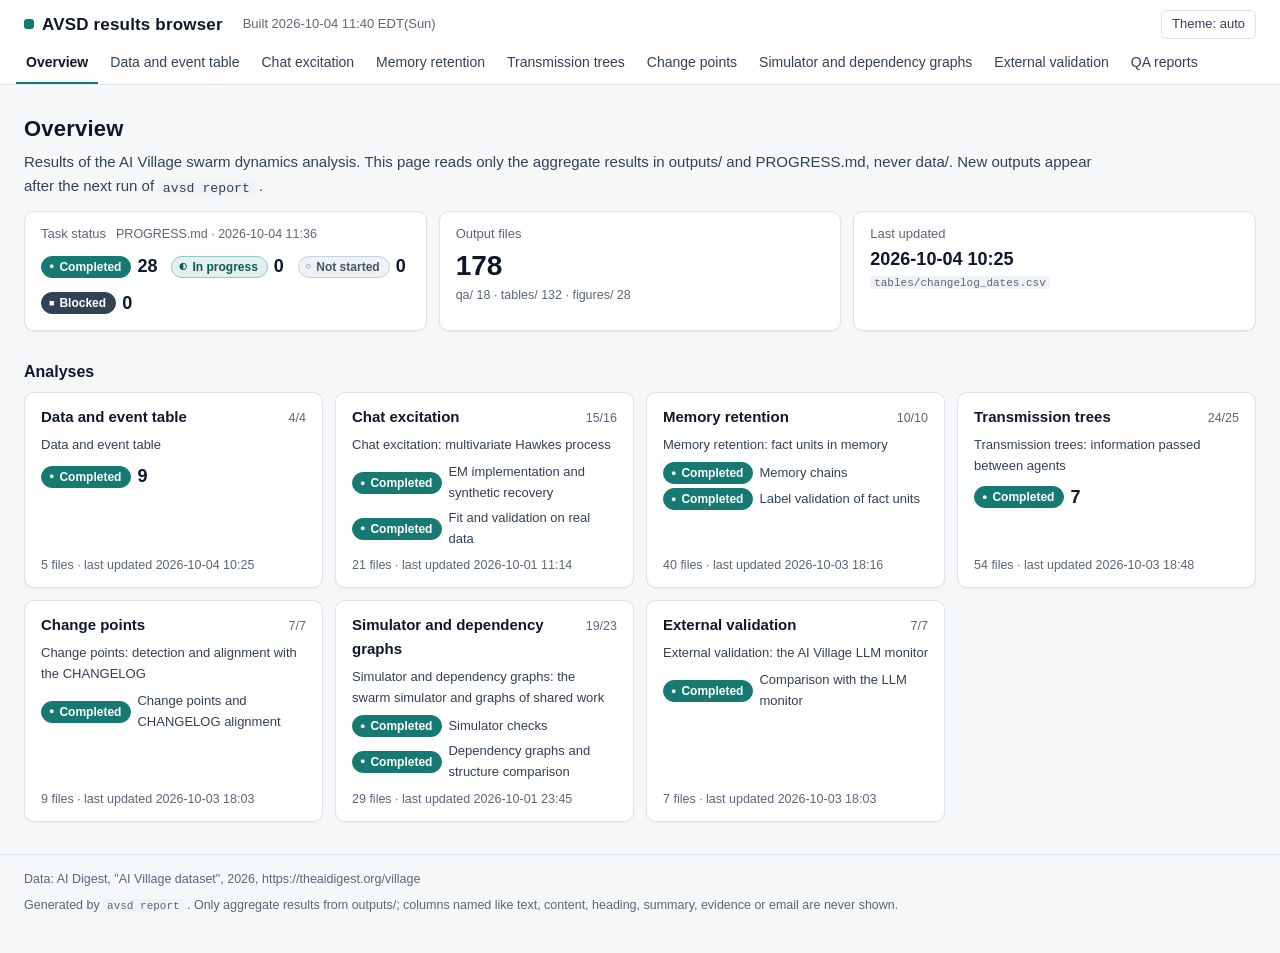
